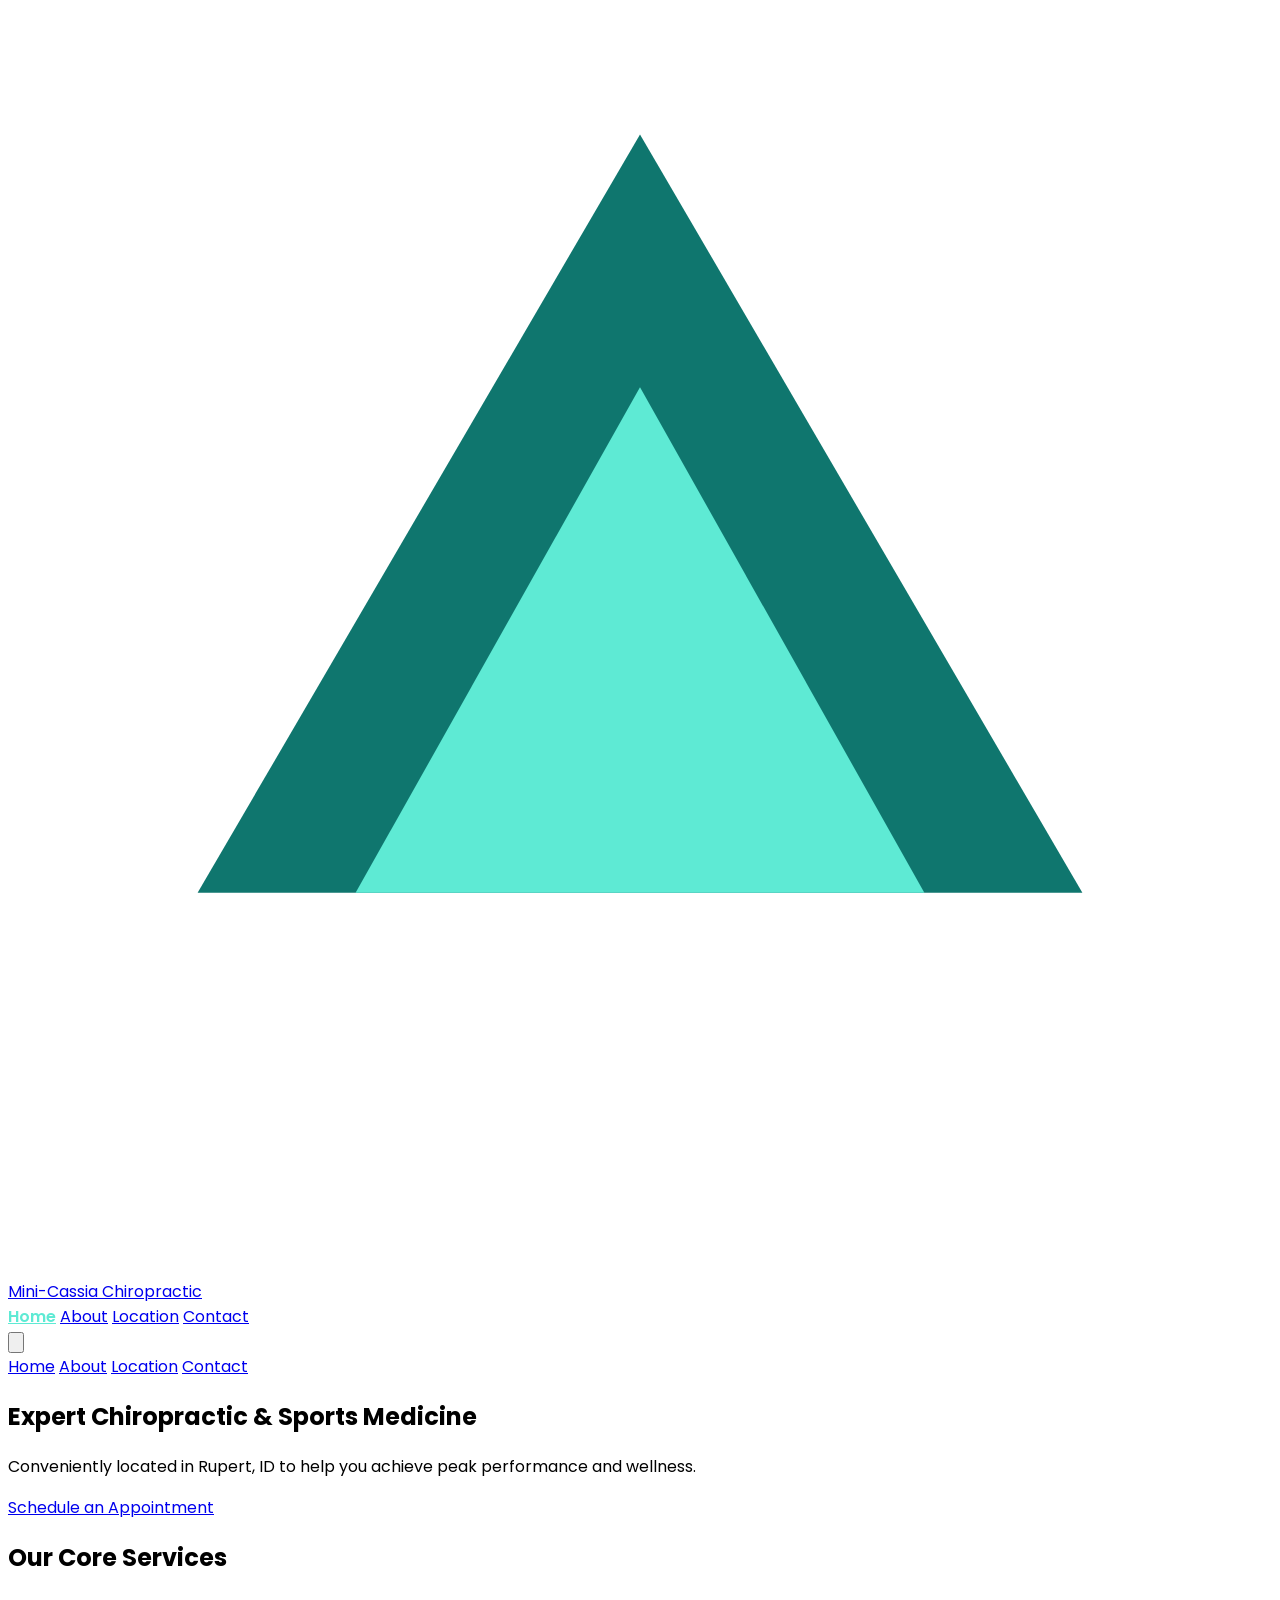
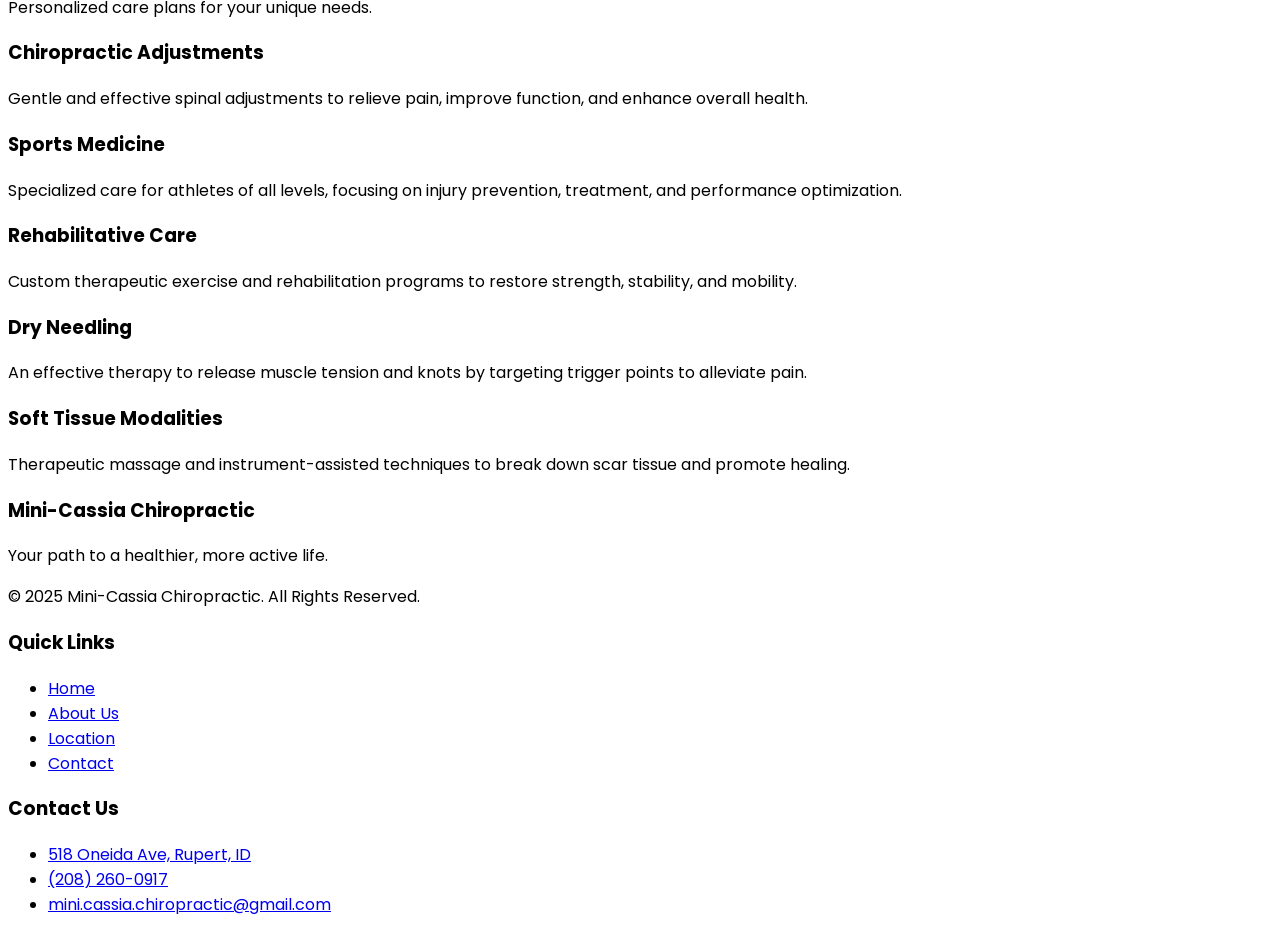
==== index.html @ 16744edd "new website" ====
<!DOCTYPE html>
<html lang="en" class="scroll-smooth">
<head>
    <meta charset="UTF-8">
    <meta name="viewport" content="width=device-width, initial-scale=1.0">
    <title>Mini-Cassia Chiropractic & Sports Medicine | Rupert, ID</title>
    <script src="https://cdn.tailwindcss.com"></script>
    <link rel="preconnect" href="https://fonts.googleapis.com">
    <link rel="preconnect" href="https://fonts.gstatic.com" crossorigin>
    <link href="https://fonts.googleapis.com/css2?family=Poppins:wght@300;400;600;700&display=swap" rel="stylesheet">
    <style>
        body {
            font-family: 'Poppins', sans-serif;
        }
        /* Style for the active navigation link */
        .nav-link.active {
            color: #5eead4; /* Bright Mint */
            font-weight: 600;
        }
        /* Hide page content by default */
        .page-content {
            display: none;
        }
        /* Show the active page */
        .page-content.active {
            display: block;
        }
    </style>
</head>
<body class="bg-slate-50 text-slate-700">

    <!-- Header & Navigation -->
    <header class="bg-white shadow-md sticky top-0 z-50">
        <nav class="container mx-auto px-6 py-3 flex justify-between items-center">
            <a href="#" onclick="showPage('home')" class="flex items-center space-x-2">
                <!-- Embedded SVG Logo -->
                <svg class="w-10 h-10" viewBox="0 0 100 100" xmlns="http://www.w3.org/2000/svg">
                  <path d="M50 10 L85 70 L15 70 Z" fill="#0f766e"/>
                  <path d="M50 30 L72.5 70 L27.5 70 Z" fill="#5eead4"/>
                </svg>
                <span class="font-bold text-lg text-slate-800 hidden sm:block">Mini-Cassia Chiropractic</span>
            </a>
            <!-- Desktop Nav -->
            <div class="hidden md:flex items-center space-x-3 lg:space-x-6 text-slate-600">
                <a href="#" id="nav-home" class="nav-link active" onclick="showPage('home', this)">Home</a>
                <a href="#" id="nav-about" class="nav-link" onclick="showPage('about', this)">About</a>
                <a href="#" id="nav-location" class="nav-link" onclick="showPage('location', this)">Location</a>
                <a href="#" id="nav-contact" class="nav-link" onclick="showPage('contact', this)">Contact</a>
            </div>
            <!-- Mobile Menu Button -->
            <button id="mobile-menu-button" class="md:hidden">
                <svg class="w-6 h-6" fill="none" stroke="currentColor" viewBox="0 0 24 24"><path stroke-linecap="round" stroke-linejoin="round" stroke-width="2" d="M4 6h16M4 12h16m-7 6h7"></path></svg>
            </button>
        </nav>
        <!-- Mobile Menu -->
        <div id="mobile-menu" class="hidden md:hidden px-6 pt-2 pb-4 space-y-2">
            <a href="#" class="nav-link block" onclick="showPage('home', this); closeMenu();">Home</a>
            <a href="#" class="nav-link block" onclick="showPage('about', this); closeMenu();">About</a>
            <a href="#" class="nav-link block" onclick="showPage('location', this); closeMenu();">Location</a>
            <a href="#" class="nav-link block" onclick="showPage('contact', this); closeMenu();">Contact</a>
        </div>
    </header>

    <main>
        <!-- Home Page -->
        <div id="home" class="page-content active">
            <!-- Hero Section -->
            <section class="bg-white">
                <div class="container mx-auto px-6 py-16 md:py-24 text-center">
                    <h1 class="text-3xl md:text-5xl font-bold text-slate-900">Expert Chiropractic & Sports Medicine</h1>
                    <p class="mt-4 text-lg md:text-xl text-slate-600 max-w-3xl mx-auto">Conveniently located in Rupert, ID to help you achieve peak performance and wellness.</p>
                    <a href="#" onclick="showPage('contact', this)" class="mt-8 inline-block bg-teal-600 text-white font-bold text-lg py-3 px-8 rounded-lg hover:bg-teal-700 transition-colors shadow-lg">Schedule an Appointment</a>
                </div>
            </section>
            
            <!-- Services Section -->
            <section class="container mx-auto px-6 py-16">
                <div class="text-center mb-12">
                    <h2 class="text-3xl font-bold text-slate-800">Our Core Services</h2>
                    <p class="mt-2 text-slate-600">Personalized care plans for your unique needs.</p>
                </div>
                <div class="grid md:grid-cols-2 lg:grid-cols-3 gap-8">
                    <div class="bg-white p-8 rounded-lg shadow-md text-center">
                        <h3 class="text-xl font-bold text-teal-700">Chiropractic Adjustments</h3>
                        <p class="mt-2 text-slate-600">Gentle and effective spinal adjustments to relieve pain, improve function, and enhance overall health.</p>
                    </div>
                    <div class="bg-white p-8 rounded-lg shadow-md text-center">
                        <h3 class="text-xl font-bold text-teal-700">Sports Medicine</h3>
                        <p class="mt-2 text-slate-600">Specialized care for athletes of all levels, focusing on injury prevention, treatment, and performance optimization.</p>
                    </div>
                    <div class="bg-white p-8 rounded-lg shadow-md text-center">
                        <h3 class="text-xl font-bold text-teal-700">Rehabilitative Care</h3>
                        <p class="mt-2 text-slate-600">Custom therapeutic exercise and rehabilitation programs to restore strength, stability, and mobility.</p>
                    </div>
                    <div class="bg-white p-8 rounded-lg shadow-md text-center">
                        <h3 class="text-xl font-bold text-teal-700">Dry Needling</h3>
                        <p class="mt-2 text-slate-600">An effective therapy to release muscle tension and knots by targeting trigger points to alleviate pain.</p>
                    </div>
                    <div class="bg-white p-8 rounded-lg shadow-md text-center">
                        <h3 class="text-xl font-bold text-teal-700">Soft Tissue Modalities</h3>
                        <p class="mt-2 text-slate-600">Therapeutic massage and instrument-assisted techniques to break down scar tissue and promote healing.</p>
                    </div>
                </div>
            </section>
        </div>

        <!-- About Page -->
        <div id="about" class="page-content">
            <section class="container mx-auto px-6 py-16">
                <div class="text-center mb-12">
                    <h1 class="text-3xl md:text-4xl font-bold text-slate-800">Meet Our Doctor & Our Philosophy</h1>
                    <p class="mt-2 text-lg text-slate-600">Dedicated care right here in the heart of Mini-Cassia.</p>
                </div>
                <div class="grid md:grid-cols-3 gap-12 items-center bg-white p-8 md:p-12 rounded-lg shadow-lg">
                    <div class="md:col-span-1">
                        <img src="https://placehold.co/400x400/0f766e/ffffff?text=Dr.+Jake+Sanford" alt="Dr. Jake Sanford" class="rounded-lg shadow-md w-full">
                    </div>
                    <div class="md:col-span-2">
                        <h2 class="text-2xl font-bold text-teal-700 mb-4">Dr. Jake Sanford, DC</h2>
                        <p class="text-slate-600 leading-relaxed">Dr. Jake Sanford is a dedicated and passionate chiropractor committed to serving the Mini-Cassia community. He earned his Doctor of Chiropractic (DC) degree and is highly skilled in a range of modern techniques, from traditional spinal adjustments to advanced soft tissue modalities like dry needling.</p>
                        <p class="mt-4 text-slate-600 leading-relaxed">Dr. Sanford believes in a patient-first approach, taking the time to understand each individual's unique health goals. His focus is not just on treating symptoms, but on empowering patients with the knowledge and care needed to live an active, pain-free life.</p>
                    </div>
                </div>
                 <div class="mt-16 text-center">
                    <h2 class="text-3xl font-bold text-slate-800">Our Commitment to You</h2>
                    <p class="mt-4 text-lg text-slate-600 max-w-3xl mx-auto">At Mini-Cassia Chiropractic, we believe that true health comes from a holistic approach. We combine expert care with a welcoming and supportive environment. Our mission is to be your trusted partner in wellness, providing the tools and treatments you need to recover from injury, manage chronic pain, and optimize your physical well-being. We are proud to serve Rupert and the surrounding areas with integrity and dedication.</p>
                </div>
            </section>
        </div>

        <!-- Location Page -->
        <div id="location" class="page-content">
            <section class="container mx-auto px-6 py-16">
                <h1 class="text-3xl font-bold text-center text-slate-800 mb-10">Chiropractic Care in Rupert, ID</h1>
                <div class="grid md:grid-cols-2 gap-12 bg-white p-8 rounded-lg shadow-lg">
                    <div>
                        <h2 class="text-2xl font-bold text-teal-700 mb-4">Visit Us in Rupert</h2>
                        <p class="text-slate-600 mb-2"><strong class="font-semibold">Address:</strong> 518 Oneida Ave, Rupert, ID 83350</p>
                        <p class="text-slate-600 mb-4"><strong class="font-semibold">Phone:</strong> (208) 260-0917</p>
                        <p class="text-slate-600 mb-4"><strong class="font-semibold">Email:</strong> mini.cassia.chiropractic@gmail.com</p>
                        <h3 class="text-xl font-bold text-teal-700 mt-6 mb-2">Hours</h3>
                        <p class="text-slate-600">Mon, Tue, Wed, Fri: 9:00 AM - 5:00 PM</p>
                    </div>
                    <div>
                        <iframe class="w-full h-64 md:h-full rounded-lg" src="https://www.google.com/maps/embed?pb=!1m18!1m12!1m3!1d2900.089844421443!2d-113.6775618238711!3d42.61748057116515!2m3!1f0!2f0!3f0!3m2!1i1024!2i768!4f13.1!3m3!1m2!1s0x54ac98105749766b%3A0x7a5b0f805a96874!2s518%20Oneida%20St%2C%20Rupert%2C%20ID%2083350!5e0!3m2!1sen!2sus!4v1727044439418!5m2!1sen!2sus" style="border:0;" allowfullscreen="" loading="lazy" referrerpolicy="no-referrer-when-downgrade"></iframe>
                    </div>
                </div>
            </section>
        </div>

        <!-- Contact Page -->
        <div id="contact" class="page-content">
            <section class="container mx-auto px-6 py-16">
                <div class="text-center mb-12">
                    <h1 class="text-3xl md:text-4xl font-bold text-slate-800">Get In Touch</h1>
                    <p class="mt-2 text-lg text-slate-600">Have a question? Fill out the form below and we'll get back to you shortly.</p>
                </div>
                <div class="bg-white p-8 md:p-12 rounded-lg shadow-lg max-w-2xl mx-auto">
                    <form id="contact-form">
                        <div class="mb-4">
                            <label for="name" class="block text-slate-700 font-semibold mb-2">Full Name</label>
                            <input type="text" id="name" name="name" class="w-full px-3 py-2 border border-slate-300 rounded-lg focus:outline-none focus:ring-2 focus:ring-teal-500" required>
                        </div>
                        <div class="mb-4">
                            <label for="email" class="block text-slate-700 font-semibold mb-2">Email Address</label>
                            <input type="email" id="email" name="email" class="w-full px-3 py-2 border border-slate-300 rounded-lg focus:outline-none focus:ring-2 focus:ring-teal-500" required>
                        </div>
                        <div class="mb-4">
                            <label for="phone" class="block text-slate-700 font-semibold mb-2">Phone Number</label>
                            <input type="tel" id="phone" name="phone" class="w-full px-3 py-2 border border-slate-300 rounded-lg focus:outline-none focus:ring-2 focus:ring-teal-500">
                        </div>
                        <div class="mb-6">
                            <label for="inquiry" class="block text-slate-700 font-semibold mb-2">How can we help?</label>
                            <textarea id="inquiry" name="inquiry" rows="5" class="w-full px-3 py-2 border border-slate-300 rounded-lg focus:outline-none focus:ring-2 focus:ring-teal-500" required></textarea>
                        </div>
                        <div class="text-center">
                            <button type="submit" class="bg-teal-600 text-white font-bold text-lg py-3 px-8 rounded-lg hover:bg-teal-700 transition-colors shadow-lg">Send Message</button>
                        </div>
                    </form>
                </div>
            </section>
        </div>
    </main>

    <!-- Footer -->
    <footer id="footer-section" class="bg-slate-800 text-slate-300">
        <div class="container mx-auto px-6 py-12">
            <div class="grid md:grid-cols-3 gap-8 text-center md:text-left">
                <div>
                    <h3 class="font-bold text-white text-lg mb-3">Mini-Cassia Chiropractic</h3>
                    <p>Your path to a healthier, more active life.</p>
                    <p class="mt-2 text-sm">&copy; 2025 Mini-Cassia Chiropractic. All Rights Reserved.</p>
                </div>
                <div>
                    <h3 class="font-bold text-white text-lg mb-3">Quick Links</h3>
                    <ul class="space-y-2">
                        <li><a href="#" onclick="showPage('home')" class="hover:text-teal-400">Home</a></li>
                        <li><a href="#" onclick="showPage('about')" class="hover:text-teal-400">About Us</a></li>
                        <li><a href="#" onclick="showPage('location')" class="hover:text-teal-400">Location</a></li>
                        <li><a href="#" onclick="showPage('contact')" class="hover:text-teal-400">Contact</a></li>
                    </ul>
                </div>
                <div>
                    <h3 class="font-bold text-white text-lg mb-3">Contact Us</h3>
                     <ul class="space-y-2">
                        <li><a href="#" onclick="showPage('location')" class="hover:text-teal-400">518 Oneida Ave, Rupert, ID</a></li>
                        <li><a href="tel:208-260-0917" class="hover:text-teal-400">(208) 260-0917</a></li>
                        <li><a href="mailto:mini.cassia.chiropractic@gmail.com" class="hover:text-teal-400 break-all">mini.cassia.chiropractic@gmail.com</a></li>
                    </ul>
                </div>
            </div>
        </div>
    </footer>

    <script>
        // --- Page Navigation Logic ---
        function showPage(pageId, navElement) {
            // Hide all page content
            document.querySelectorAll('.page-content').forEach(page => {
                page.classList.remove('active');
            });

            // Show the selected page
            const activePage = document.getElementById(pageId);
            if (activePage) {
                activePage.classList.add('active');
            }

            // Update active state on nav links
            document.querySelectorAll('.nav-link').forEach(link => {
                link.classList.remove('active');
            });
            
            // Add active class to the correct nav link(s)
            const mainNavLink = document.getElementById(`nav-${pageId}`);
            if(mainNavLink) mainNavLink.classList.add('active');
            
            // Also handle the main 'Home' and 'About' links directly
            if (navElement && (pageId === 'home' || pageId === 'about' || pageId === 'location' || pageId === 'contact')) {
                 navElement.classList.add('active');
            }

            // Scroll to the top of the page on navigation
            window.scrollTo(0, 0);
            event.preventDefault(); // Prevent default anchor link behavior
        }
        
        // --- Mobile Menu Logic ---
        const mobileMenuButton = document.getElementById('mobile-menu-button');
        const mobileMenu = document.getElementById('mobile-menu');

        mobileMenuButton.addEventListener('click', () => {
            mobileMenu.classList.toggle('hidden');
        });
        
        function closeMenu() {
            if(!mobileMenu.classList.contains('hidden')) {
                mobileMenu.classList.add('hidden');
            }
        }

        // --- Contact Form Logic ---
        document.getElementById('contact-form').addEventListener('submit', function(event) {
            event.preventDefault();
            
            const name = document.getElementById('name').value;
            const email = document.getElementById('email').value;
            const phone = document.getElementById('phone').value;
            const inquiry = document.getElementById('inquiry').value;
            
            const subject = `New Inquiry from ${name}`;
            const body = `Name: ${name}%0D%0AEmail: ${email}%0D%0APhone: ${phone}%0D%0A%0D%0AMessage:%0D%0A${inquiry}`;
            
            window.location.href = `mailto:mini.cassia.chiropractic@gmail.com?subject=${encodeURIComponent(subject)}&body=${encodeURIComponent(body)}`;
        });
    </script>
</body>
</html>
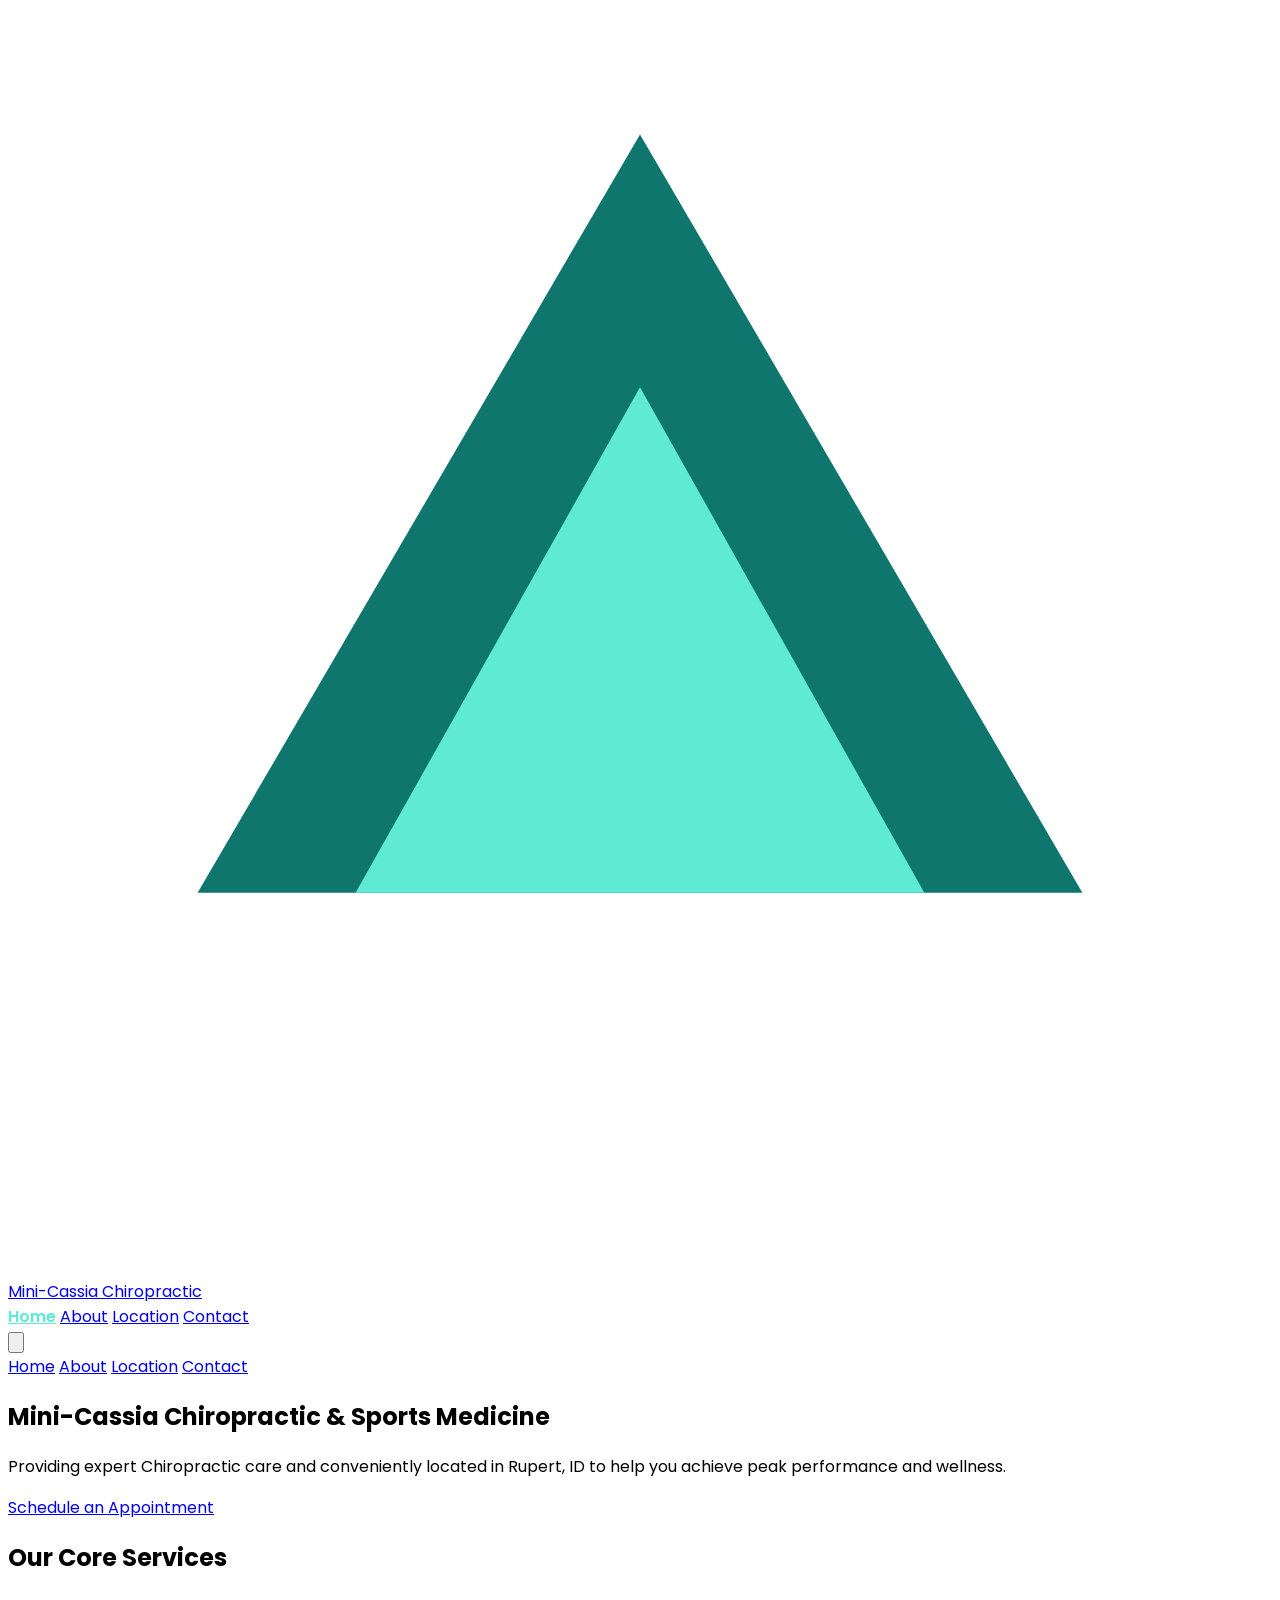
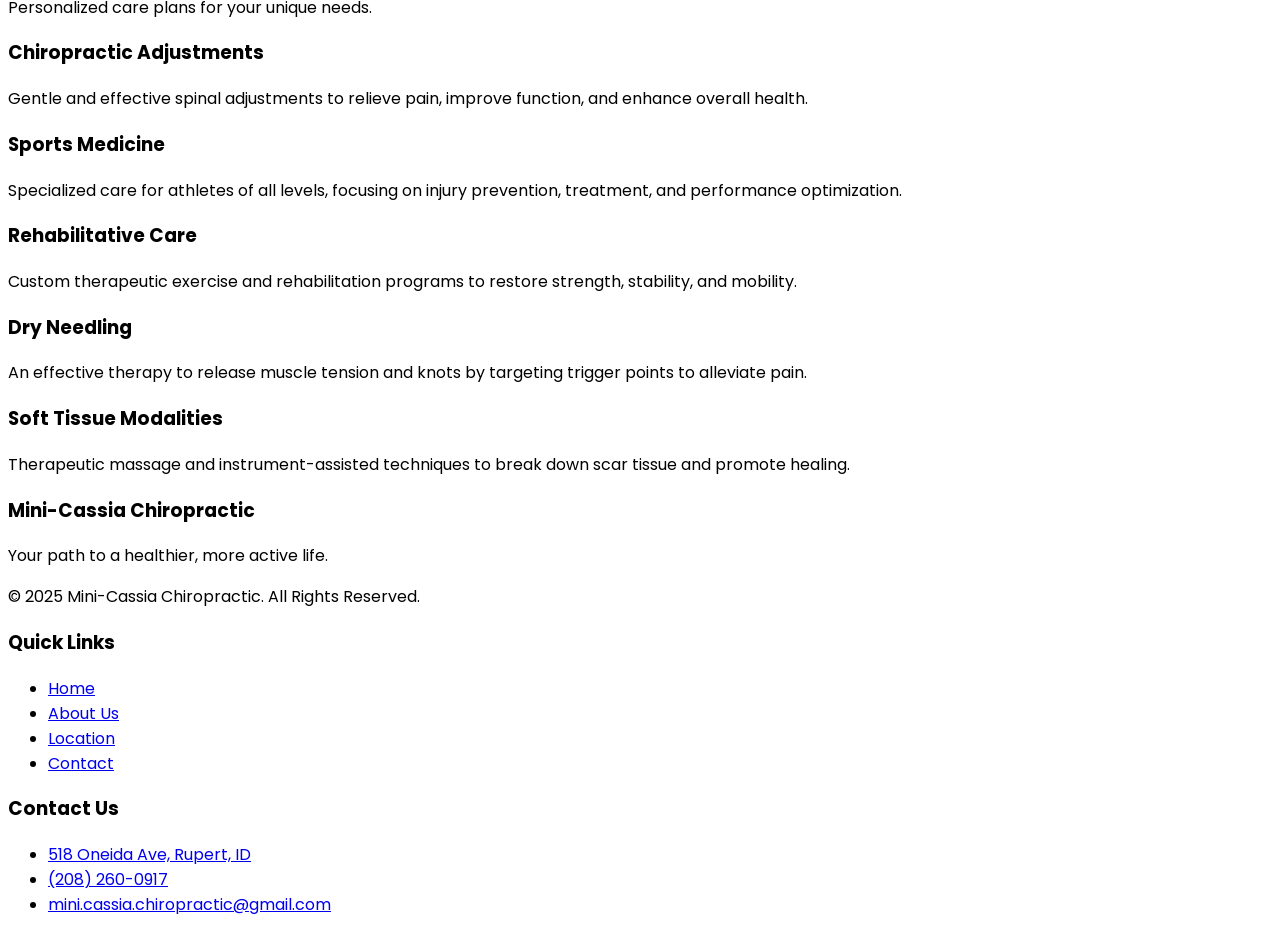
==== commit 2775ea3f: "Update Updated front page to better represent the business." ====
--- a/index.html
+++ b/index.html
@@ -8,24 +8,7 @@
     <link rel="preconnect" href="https://fonts.googleapis.com">
     <link rel="preconnect" href="https://fonts.gstatic.com" crossorigin>
     <link href="https://fonts.googleapis.com/css2?family=Poppins:wght@300;400;600;700&display=swap" rel="stylesheet">
-    <style>
-        body {
-            font-family: 'Poppins', sans-serif;
-        }
-        /* Style for the active navigation link */
-        .nav-link.active {
-            color: #5eead4; /* Bright Mint */
-            font-weight: 600;
-        }
-        /* Hide page content by default */
-        .page-content {
-            display: none;
-        }
-        /* Show the active page */
-        .page-content.active {
-            display: block;
-        }
-    </style>
+    <link rel="stylesheet" href="styles.css">
 </head>
 <body class="bg-slate-50 text-slate-700">
 
@@ -67,8 +50,8 @@
             <!-- Hero Section -->
             <section class="bg-white">
                 <div class="container mx-auto px-6 py-16 md:py-24 text-center">
-                    <h1 class="text-3xl md:text-5xl font-bold text-slate-900">Expert Chiropractic & Sports Medicine</h1>
-                    <p class="mt-4 text-lg md:text-xl text-slate-600 max-w-3xl mx-auto">Conveniently located in Rupert, ID to help you achieve peak performance and wellness.</p>
+                    <h1 class="text-3xl md:text-5xl font-bold text-slate-900"> Mini-Cassia Chiropractic & Sports Medicine</h1>
+                    <p class="mt-4 text-lg md:text-xl text-slate-600 max-w-3xl mx-auto">Providing expert Chiropractic care and conveniently located in Rupert, ID to help you achieve peak performance and wellness.</p>
                     <a href="#" onclick="showPage('contact', this)" class="mt-8 inline-block bg-teal-600 text-white font-bold text-lg py-3 px-8 rounded-lg hover:bg-teal-700 transition-colors shadow-lg">Schedule an Appointment</a>
                 </div>
             </section>
@@ -212,70 +195,7 @@
         </div>
     </footer>
 
-    <script>
-        // --- Page Navigation Logic ---
-        function showPage(pageId, navElement) {
-            // Hide all page content
-            document.querySelectorAll('.page-content').forEach(page => {
-                page.classList.remove('active');
-            });
-
-            // Show the selected page
-            const activePage = document.getElementById(pageId);
-            if (activePage) {
-                activePage.classList.add('active');
-            }
-
-            // Update active state on nav links
-            document.querySelectorAll('.nav-link').forEach(link => {
-                link.classList.remove('active');
-            });
-            
-            // Add active class to the correct nav link(s)
-            const mainNavLink = document.getElementById(`nav-${pageId}`);
-            if(mainNavLink) mainNavLink.classList.add('active');
-            
-            // Also handle the main 'Home' and 'About' links directly
-            if (navElement && (pageId === 'home' || pageId === 'about' || pageId === 'location' || pageId === 'contact')) {
-                 navElement.classList.add('active');
-            }
-
-            // Scroll to the top of the page on navigation
-            window.scrollTo(0, 0);
-            event.preventDefault(); // Prevent default anchor link behavior
-        }
-        
-        // --- Mobile Menu Logic ---
-        const mobileMenuButton = document.getElementById('mobile-menu-button');
-        const mobileMenu = document.getElementById('mobile-menu');
-
-        mobileMenuButton.addEventListener('click', () => {
-            mobileMenu.classList.toggle('hidden');
-        });
-        
-        function closeMenu() {
-            if(!mobileMenu.classList.contains('hidden')) {
-                mobileMenu.classList.add('hidden');
-            }
-        }
-
-        // --- Contact Form Logic ---
-        document.getElementById('contact-form').addEventListener('submit', function(event) {
-            event.preventDefault();
-            
-            const name = document.getElementById('name').value;
-            const email = document.getElementById('email').value;
-            const phone = document.getElementById('phone').value;
-            const inquiry = document.getElementById('inquiry').value;
-            
-            const subject = `New Inquiry from ${name}`;
-            const body = `Name: ${name}%0D%0AEmail: ${email}%0D%0APhone: ${phone}%0D%0A%0D%0AMessage:%0D%0A${inquiry}`;
-            
-            window.location.href = `mailto:mini.cassia.chiropractic@gmail.com?subject=${encodeURIComponent(subject)}&body=${encodeURIComponent(body)}`;
-        });
-    </script>
+    <script src="script.js"></script>
 </body>
 </html>
 
-
-
--- a/styles.css
+++ b/styles.css
@@ -0,0 +1,16 @@
+body {
+    font-family: 'Poppins', sans-serif;
+}
+/* Style for the active navigation link */
+.nav-link.active {
+    color: #5eead4; /* Bright Mint */
+    font-weight: 600;
+}
+/* Hide page content by default */
+.page-content {
+    display: none;
+}
+/* Show the active page */
+.page-content.active {
+    display: block;
+}
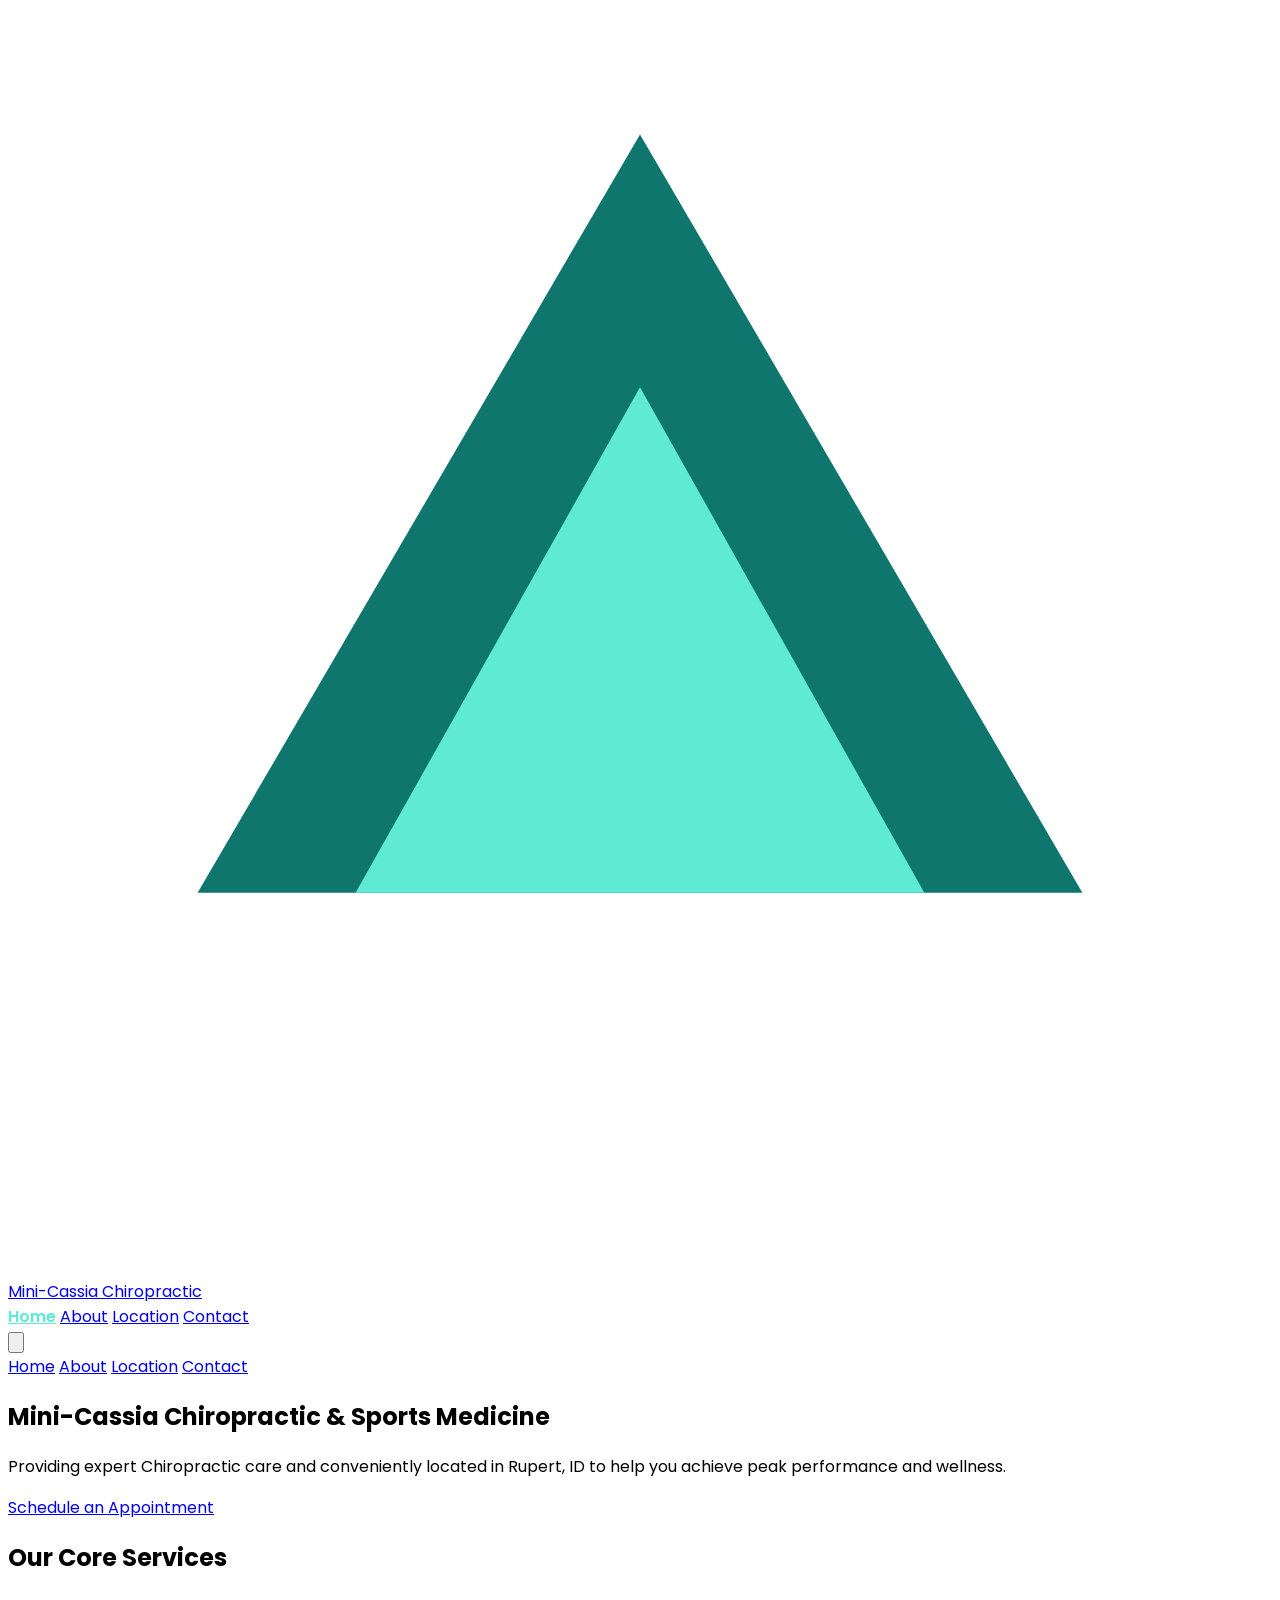
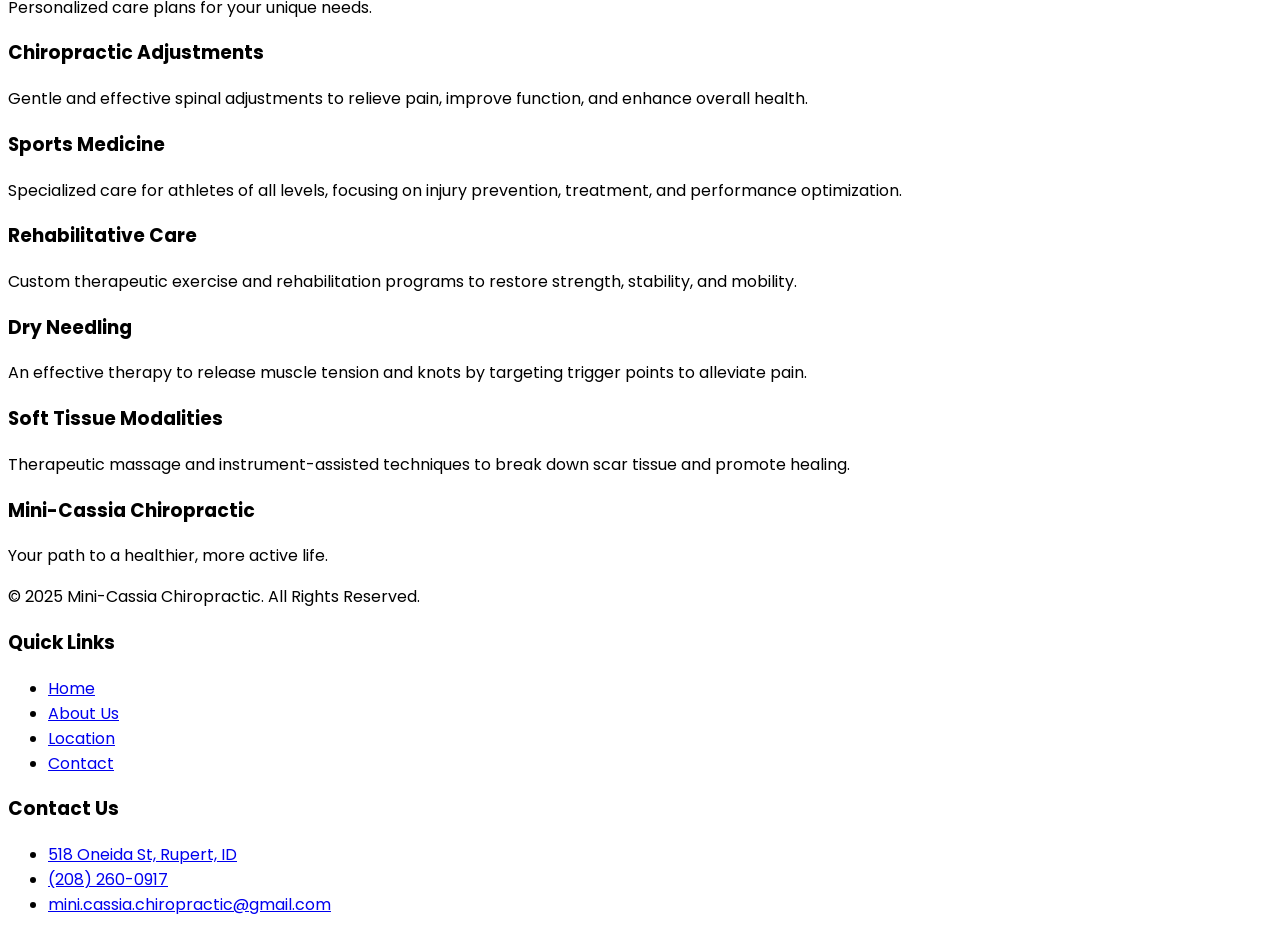
==== commit e5273d53: "Update index.html Updated address from ave to street" ====
--- a/index.html
+++ b/index.html
@@ -118,7 +118,7 @@
                 <div class="grid md:grid-cols-2 gap-12 bg-white p-8 rounded-lg shadow-lg">
                     <div>
                         <h2 class="text-2xl font-bold text-teal-700 mb-4">Visit Us in Rupert</h2>
-                        <p class="text-slate-600 mb-2"><strong class="font-semibold">Address:</strong> 518 Oneida Ave, Rupert, ID 83350</p>
+                        <p class="text-slate-600 mb-2"><strong class="font-semibold">Address:</strong> 518 Oneida St, Rupert, ID 83350</p>
                         <p class="text-slate-600 mb-4"><strong class="font-semibold">Phone:</strong> (208) 260-0917</p>
                         <p class="text-slate-600 mb-4"><strong class="font-semibold">Email:</strong> mini.cassia.chiropractic@gmail.com</p>
                         <h3 class="text-xl font-bold text-teal-700 mt-6 mb-2">Hours</h3>
@@ -139,26 +139,25 @@
                     <p class="mt-2 text-lg text-slate-600">Have a question? Fill out the form below and we'll get back to you shortly.</p>
                 </div>
                 <div class="bg-white p-8 md:p-12 rounded-lg shadow-lg max-w-2xl mx-auto">
-                    <form id="contact-form">
-                        <div class="mb-4">
-                            <label for="name" class="block text-slate-700 font-semibold mb-2">Full Name</label>
-                            <input type="text" id="name" name="name" class="w-full px-3 py-2 border border-slate-300 rounded-lg focus:outline-none focus:ring-2 focus:ring-teal-500" required>
-                        </div>
-                        <div class="mb-4">
-                            <label for="email" class="block text-slate-700 font-semibold mb-2">Email Address</label>
-                            <input type="email" id="email" name="email" class="w-full px-3 py-2 border border-slate-300 rounded-lg focus:outline-none focus:ring-2 focus:ring-teal-500" required>
-                        </div>
-                        <div class="mb-4">
-                            <label for="phone" class="block text-slate-700 font-semibold mb-2">Phone Number</label>
-                            <input type="tel" id="phone" name="phone" class="w-full px-3 py-2 border border-slate-300 rounded-lg focus:outline-none focus:ring-2 focus:ring-teal-500">
-                        </div>
-                        <div class="mb-6">
-                            <label for="inquiry" class="block text-slate-700 font-semibold mb-2">How can we help?</label>
-                            <textarea id="inquiry" name="inquiry" rows="5" class="w-full px-3 py-2 border border-slate-300 rounded-lg focus:outline-none focus:ring-2 focus:ring-teal-500" required></textarea>
-                        </div>
-                        <div class="text-center">
-                            <button type="submit" class="bg-teal-600 text-white font-bold text-lg py-3 px-8 rounded-lg hover:bg-teal-700 transition-colors shadow-lg">Send Message</button>
-                        </div>
+                    <form id="contact-form" action="https://formspree.io/f/xwvvkdel" method="POST">
+                    <label for="name">Name</label>
+                    <input id="name" name="name" type="text" required />
+
+                    <label for="email">Email</label>
+                    <input id="email" name="email" type="email" required />
+
+                    <label for="phone">Phone</label>
+                    <input id="phone" name="phone" type="tel" />
+
+                    <label for="inquiry">Message</label>
+                    <textarea id="inquiry" name="message" required></textarea>
+
+                    <!-- Honeypot (spam trap). Humans won’t see this. -->
+                    <input type="text" name="_gotcha" style="display:none" tabindex="-1" autocomplete="off">
+
+                    <button type="submit">Send</button>
+
+                    <p id="form-status" style="margin-top:10px;"></p>
                     </form>
                 </div>
             </section>
@@ -186,7 +185,7 @@
                 <div>
                     <h3 class="font-bold text-white text-lg mb-3">Contact Us</h3>
                      <ul class="space-y-2">
-                        <li><a href="#" onclick="showPage('location')" class="hover:text-teal-400">518 Oneida Ave, Rupert, ID</a></li>
+                        <li><a href="#" onclick="showPage('location')" class="hover:text-teal-400">518 Oneida St, Rupert, ID</a></li>
                         <li><a href="tel:208-260-0917" class="hover:text-teal-400">(208) 260-0917</a></li>
                         <li><a href="mailto:mini.cassia.chiropractic@gmail.com" class="hover:text-teal-400 break-all">mini.cassia.chiropractic@gmail.com</a></li>
                     </ul>
--- a/styles.css
+++ b/styles.css
@@ -14,3 +14,89 @@
 .page-content.active {
     display: block;
 }
+
+/* ===== Contact Form Styling ===== */
+#contact-form {
+  max-width: 640px;
+  margin: 0 auto;
+  padding: 24px;
+  border: 1px solid rgba(0,0,0,0.12);
+  border-radius: 14px;
+  background: #fff;
+  box-shadow: 0 6px 18px rgba(0,0,0,0.06);
+}
+
+#contact-form label {
+  display: block;
+  font-weight: 600;
+  margin: 14px 0 6px;
+  font-size: 0.95rem;
+}
+
+#contact-form input,
+#contact-form textarea {
+  width: 100%;
+  padding: 12px 14px;
+  border: 1px solid rgba(0,0,0,0.18);
+  border-radius: 10px;
+  font-size: 1rem;
+  outline: none;
+  transition: border-color 0.15s ease, box-shadow 0.15s ease;
+  background: #fff;
+}
+
+#contact-form textarea {
+  min-height: 140px;
+  resize: vertical;
+}
+
+#contact-form input:focus,
+#contact-form textarea:focus {
+  border-color: rgba(0,0,0,0.45);
+  box-shadow: 0 0 0 4px rgba(0,0,0,0.08);
+}
+
+#contact-form button[type="submit"] {
+  width: 100%;
+  margin-top: 16px;
+  padding: 12px 16px;
+  border: none;
+  border-radius: 12px;
+  font-size: 1rem;
+  font-weight: 700;
+  cursor: pointer;
+  background: #111;
+  color: #fff;
+  transition: transform 0.06s ease, opacity 0.2s ease;
+}
+
+#contact-form button[type="submit"]:hover {
+  opacity: 0.92;
+}
+
+#contact-form button[type="submit"]:active {
+  transform: scale(0.99);
+}
+
+#form-status {
+  margin-top: 12px;
+  font-size: 0.95rem;
+  line-height: 1.4;
+  padding: 10px 12px;
+  border-radius: 10px;
+  background: rgba(0,0,0,0.05);
+}
+
+/* Optional: make required fields feel nicer */
+#contact-form input:required,
+#contact-form textarea:required {
+  border-left: 4px solid rgba(0,0,0,0.18);
+}
+
+/* Mobile spacing tweak */
+@media (max-width: 480px) {
+  #contact-form {
+    padding: 18px;
+    border-radius: 12px;
+  }
+}
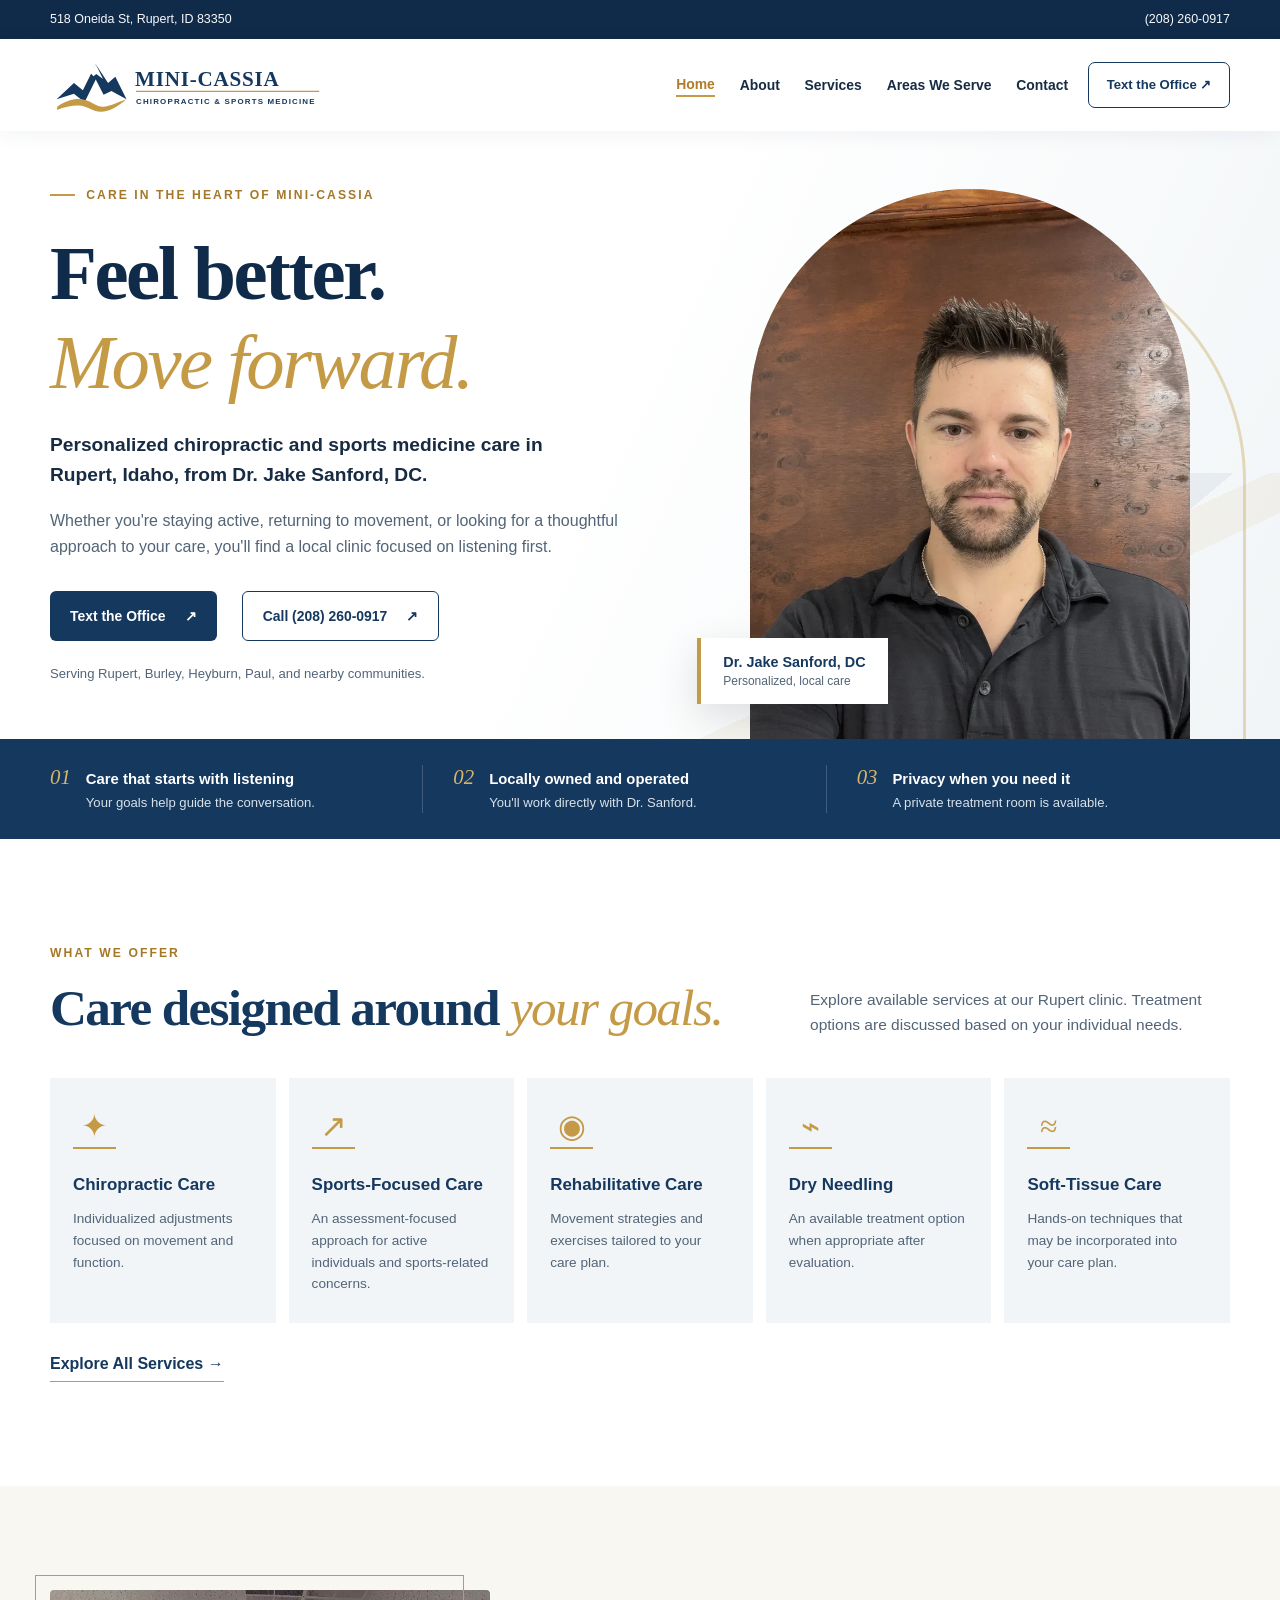
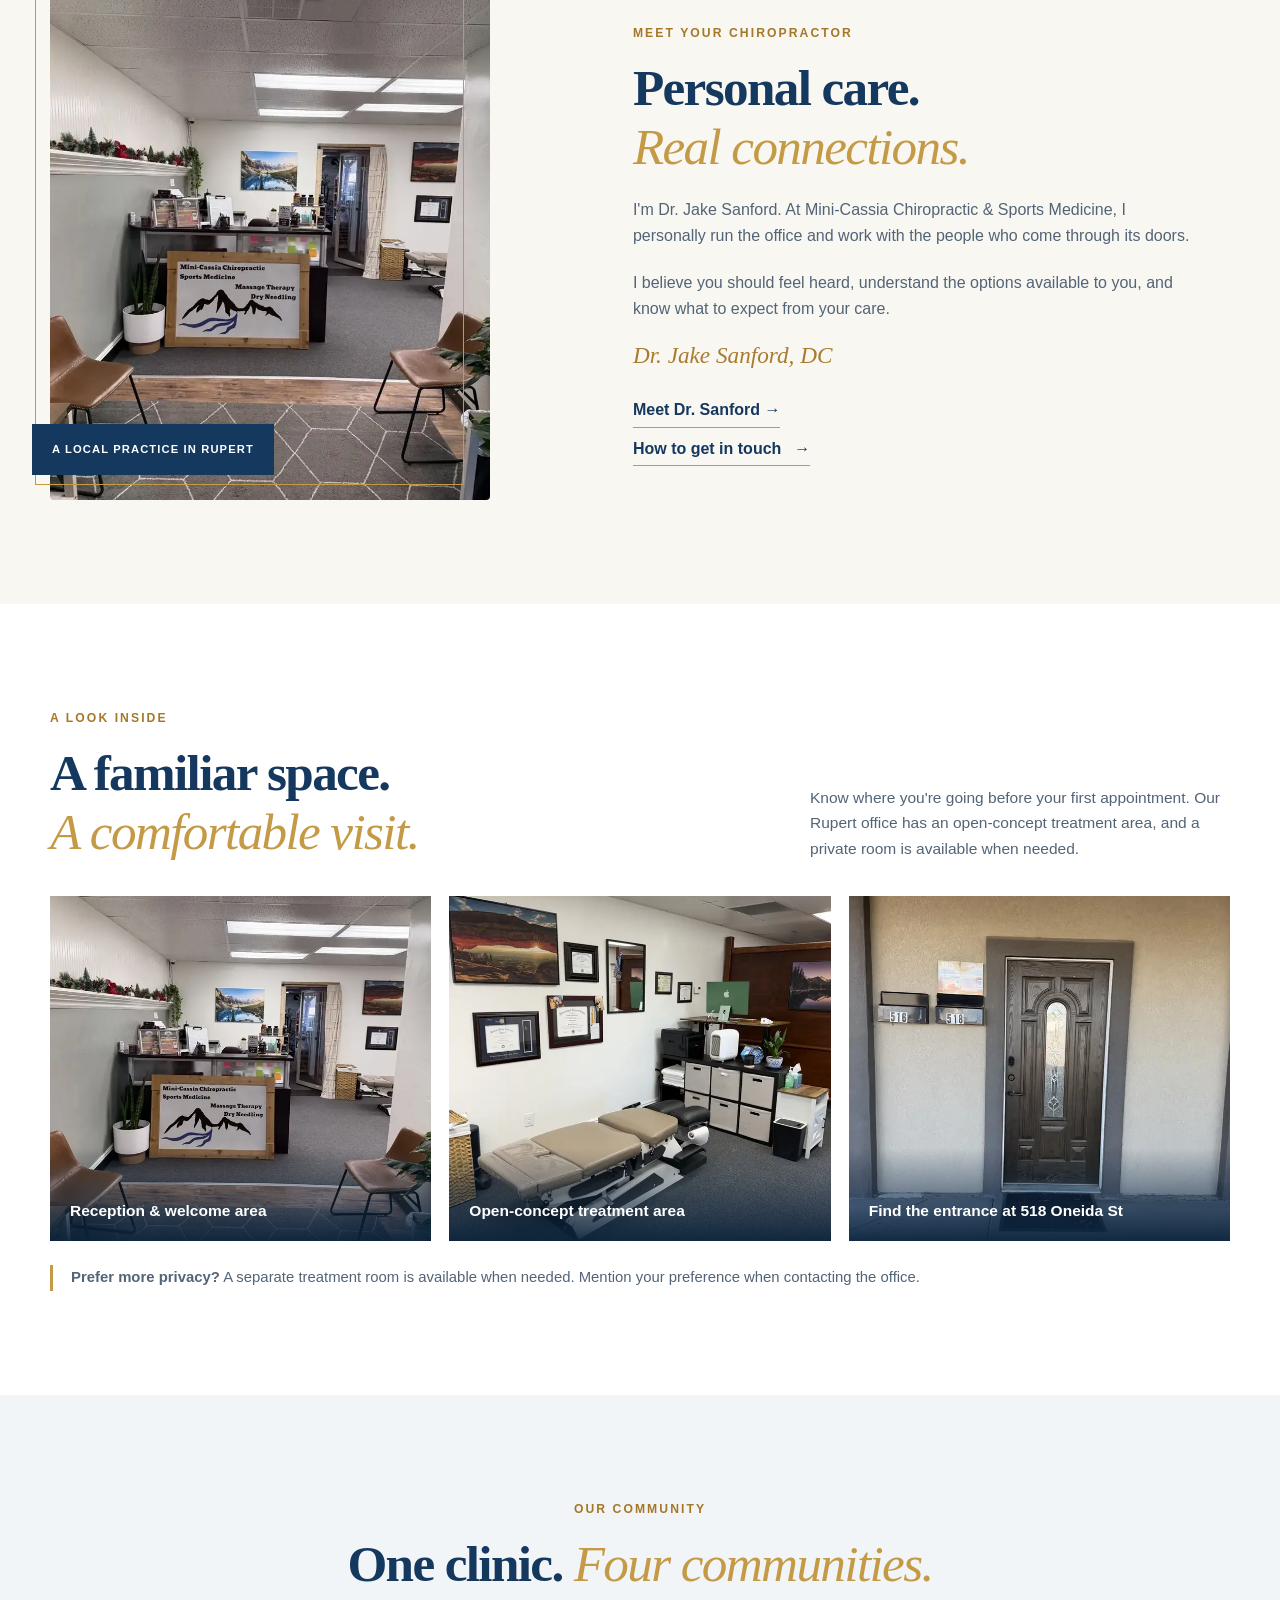
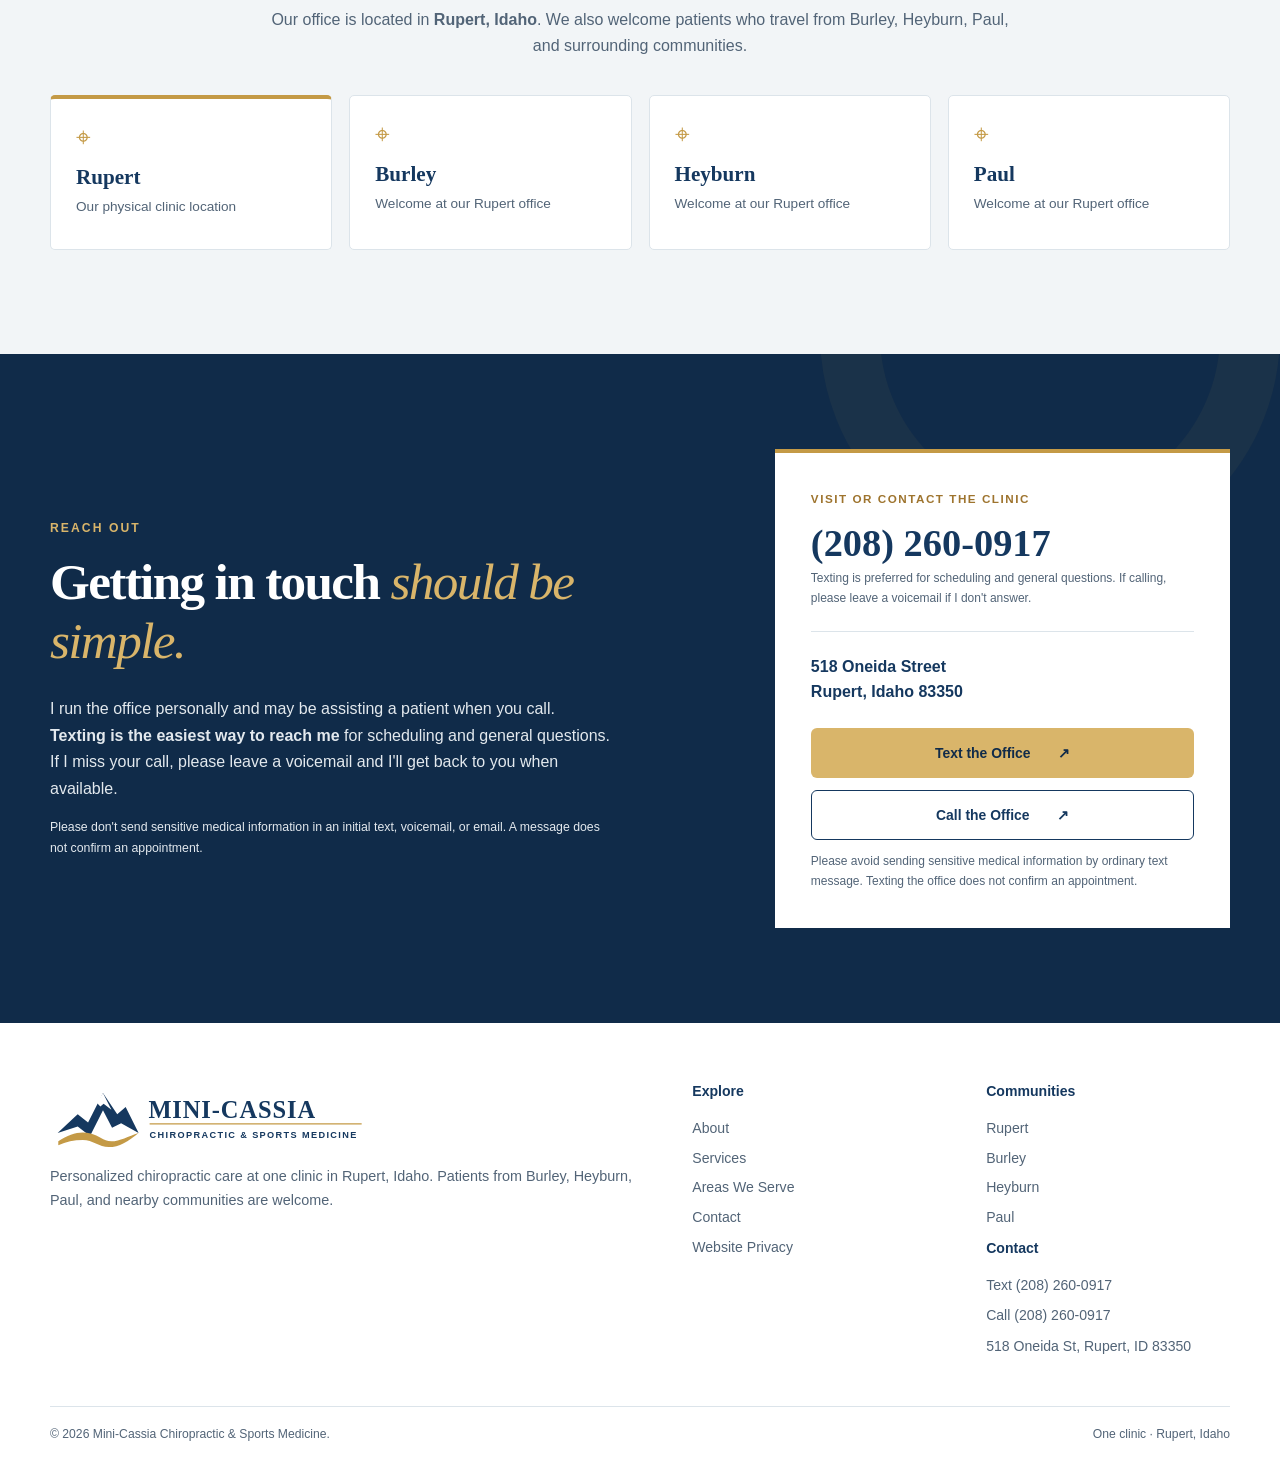
==== commit 86de2e7e: "Build multi-page clinic redesign with real photos and local service-area pages" ====
--- a/index.html
+++ b/index.html
@@ -1,200 +1,93 @@
-<!DOCTYPE html>
-<html lang="en" class="scroll-smooth">
+<!doctype html>
+<html lang="en">
 <head>
-    <meta charset="UTF-8">
-    <meta name="viewport" content="width=device-width, initial-scale=1.0">
-    <title>Mini-Cassia Chiropractic & Sports Medicine | Rupert, ID</title>
-    <script src="https://cdn.tailwindcss.com"></script>
-    <link rel="preconnect" href="https://fonts.googleapis.com">
-    <link rel="preconnect" href="https://fonts.gstatic.com" crossorigin>
-    <link href="https://fonts.googleapis.com/css2?family=Poppins:wght@300;400;600;700&display=swap" rel="stylesheet">
-    <link rel="stylesheet" href="styles.css">
+  <meta charset="utf-8">
+  <meta name="viewport" content="width=device-width, initial-scale=1">
+  <meta name="theme-color" content="#15385F">
+  <meta name="description" content="Visit Mini-Cassia Chiropractic & Sports Medicine in Rupert, Idaho. Meet Dr. Jake Sanford, explore our care, and find contact information for our local clinic.">
+  <meta property="og:type" content="website">
+  <meta property="og:site_name" content="Mini-Cassia Chiropractic & Sports Medicine">
+  <meta property="og:title" content="Mini-Cassia Chiropractic & Sports Medicine | Rupert, Idaho">
+  <meta property="og:description" content="Personalized chiropractic and movement-focused care at our Rupert, Idaho clinic, welcoming patients from Burley, Heyburn, Paul, and nearby communities.">
+  <meta property="og:url" content="https://minicassiachiropractic.com/">
+  <meta property="og:image" content="https://minicassiachiropractic.com/assets/images/clinic-reception.webp">
+  <link rel="canonical" href="https://minicassiachiropractic.com/">
+  <link rel="icon" type="image/svg+xml" href="favicon.svg">
+  <title>Chiropractor in Rupert, Idaho | Mini-Cassia Chiropractic & Sports Medicine</title>
+  <link rel="stylesheet" href="assets/css/site.css">
+  <script type="application/ld+json">{
+    "@context":"https://schema.org",
+    "@type":"MedicalBusiness",
+    "name":"Mini-Cassia Chiropractic & Sports Medicine",
+    "url":"https://minicassiachiropractic.com/",
+    "telephone":"+1-208-260-0917",
+    "address":{"@type":"PostalAddress","streetAddress":"518 Oneida St","addressLocality":"Rupert","addressRegion":"ID","postalCode":"83350","addressCountry":"US"},
+    "areaServed":[{"@type":"City","name":"Rupert"},{"@type":"City","name":"Burley"},{"@type":"City","name":"Heyburn"},{"@type":"City","name":"Paul"}]
+  }</script>
 </head>
-<body class="bg-slate-50 text-slate-700">
+<body>
+  <a class="skip-link" href="#main-content">Skip to main content</a>
+  <div class="utility-bar"><div class="container utility-inner">
+  <span class="utility-address">518 Oneida St, Rupert, ID 83350</span>
+  <a href="tel:+12082600917">(208) 260-0917</a>
+</div></div>
+<header class="site-header" id="top"><div class="container header-inner">
+  <a href="./" class="brand" aria-label="Mini-Cassia Chiropractic and Sports Medicine homepage"><img src="assets/brand/logo-horizontal.svg" alt="Mini-Cassia Chiropractic &amp; Sports Medicine" width="540" height="120"></a>
+  <nav class="desktop-nav" aria-label="Main navigation"><a href="./" class="selected" aria-current="page">Home</a><a href="about/">About</a><a href="services/">Services</a><a href="areas-we-serve/">Areas We Serve</a><a href="contact/">Contact</a></nav>
+  <a class="header-contact" href="sms:+12082600917">Text the Office <span aria-hidden="true">↗</span></a>
+  <details class="mobile-nav" id="mobile-nav"><summary aria-label="Open navigation menu"><span></span><span></span><span></span></summary><nav aria-label="Mobile navigation"><a href="./" aria-current="page">Home</a><a href="about/">About</a><a href="services/">Services</a><a href="areas-we-serve/">Areas We Serve</a><a href="contact/">Contact</a><a href="sms:+12082600917">Text the Office</a><a href="tel:+12082600917">Call the Office</a></nav></details>
+</div></header>
+  <main id="main-content">
+    <section class="hero" aria-labelledby="hero-title">
+      <div class="hero-mountain" aria-hidden="true"></div>
+      <div class="container hero-grid">
+        <div class="hero-copy">
+          <p class="eyebrow"><span class="eyebrow-line"></span> CARE IN THE HEART OF MINI-CASSIA</p>
+          <h1 id="hero-title">Feel better.<br><em>Move forward.</em></h1>
+          <p class="hero-lead">Personalized chiropractic and sports medicine care in Rupert, Idaho, from Dr. Jake Sanford, DC.</p>
+          <p class="hero-sub">Whether you're staying active, returning to movement, or looking for a thoughtful approach to your care, you'll find a local clinic focused on listening first.</p>
+          <div class="hero-actions"><a class="button button-navy" href="sms:+12082600917">Text the Office <span aria-hidden="true">↗</span></a><a class="button button-outline" href="tel:+12082600917">Call (208) 260-0917 <span aria-hidden="true">↗</span></a></div>
+          <p class="hero-hint">Serving Rupert, Burley, Heyburn, Paul, and nearby communities.</p>
+        </div>
+        <div class="hero-portrait-wrap">
+          <div class="portrait-arc" aria-hidden="true"></div>
+          <figure class="portrait-card"><img src="assets/images/dr-jake-sanford.webp" alt="Dr. Jake Sanford, chiropractor at Mini-Cassia Chiropractic & Sports Medicine" width="810" height="1080" fetchpriority="high"></figure>
+          <div class="portrait-tag"><span class="portrait-tag-gold"></span><strong>Dr. Jake Sanford, DC</strong><small>Personalized, local care</small></div>
+        </div>
+      </div>
+    </section>
+    <section class="intro-band" aria-label="Why patients visit our clinic"><div class="container benefit-grid">
+      <div class="benefit"><span class="benefit-number">01</span><div><strong>Care that starts with listening</strong><span>Your goals help guide the conversation.</span></div></div>
+      <div class="benefit"><span class="benefit-number">02</span><div><strong>Locally owned and operated</strong><span>You'll work directly with Dr. Sanford.</span></div></div>
+      <div class="benefit"><span class="benefit-number">03</span><div><strong>Privacy when you need it</strong><span>A private treatment room is available.</span></div></div>
+    </div></section>
+    <section class="section services-section" id="services" aria-labelledby="services-title"><div class="container">
+      <div class="section-heading"><div><p class="section-kicker">WHAT WE OFFER</p><h2 id="services-title">Care designed around <em>your goals.</em></h2></div><p>Explore available services at our Rupert clinic. Treatment options are discussed based on your individual needs.</p></div>
+      <div class="service-grid">
+        <article class="service-card"><span class="service-icon" aria-hidden="true">✦</span><h3>Chiropractic Care</h3><p>Individualized adjustments focused on movement and function.</p></article>
+        <article class="service-card"><span class="service-icon" aria-hidden="true">↗</span><h3>Sports-Focused Care</h3><p>An assessment-focused approach for active individuals and sports-related concerns.</p></article>
+        <article class="service-card"><span class="service-icon" aria-hidden="true">◉</span><h3>Rehabilitative Care</h3><p>Movement strategies and exercises tailored to your care plan.</p></article>
+        <article class="service-card"><span class="service-icon" aria-hidden="true">⌁</span><h3>Dry Needling</h3><p>An available treatment option when appropriate after evaluation.</p></article>
+        <article class="service-card"><span class="service-icon" aria-hidden="true">≈</span><h3>Soft-Tissue Care</h3><p>Hands-on techniques that may be incorporated into your care plan.</p></article>
+      </div>
+    <p style="margin-top:28px"><a class="text-link" href="services/">Explore All Services →</a></p></div></section>
+    <section class="section story-section" id="about" aria-labelledby="about-title"><div class="container story-grid">
+      <div class="story-photo"><img src="assets/images/clinic-reception.webp" alt="Reception area at Mini-Cassia Chiropractic & Sports Medicine in Rupert" width="885" height="1180" loading="lazy"><span class="story-photo-tag">A LOCAL PRACTICE IN RUPERT</span></div>
+      <div class="story-copy"><p class="section-kicker">MEET YOUR CHIROPRACTOR</p><h2 id="about-title">Personal care.<br><em>Real connections.</em></h2><p>I'm Dr. Jake Sanford. At Mini-Cassia Chiropractic & Sports Medicine, I personally run the office and work with the people who come through its doors.</p><p>I believe you should feel heard, understand the options available to you, and know what to expect from your care.</p><div class="story-signature">Dr. Jake Sanford, DC</div><p><a class="text-link" href="about/">Meet Dr. Sanford →</a></p><a href="contact/" class="text-link">How to get in touch <span aria-hidden="true">→</span></a></div>
+    </div></section>
+    <section class="section clinic-section" id="clinic" aria-labelledby="clinic-title"><div class="container"><div class="section-heading clinic-heading"><div><p class="section-kicker">A LOOK INSIDE</p><h2 id="clinic-title">A familiar space.<br><em>A comfortable visit.</em></h2></div><p>Know where you're going before your first appointment. Our Rupert office has an open-concept treatment area, and a private room is available when needed.</p></div>
+      <div class="photo-grid"><figure><img src="assets/images/clinic-reception.webp" alt="The clinic reception desk and waiting area" width="885" height="1180" loading="lazy"><figcaption>Reception &amp; welcome area</figcaption></figure><figure><img src="assets/images/open-treatment-area.webp" alt="Open-concept treatment area with chiropractic adjustment table" width="900" height="1200" loading="lazy"><figcaption>Open-concept treatment area</figcaption></figure><figure><img src="assets/images/clinic-entrance.webp" alt="Clinic entrance with address number 518 near the front door" width="900" height="1200" loading="lazy"><figcaption>Find the entrance at 518 Oneida St</figcaption></figure></div>
+      <p class="privacy-line"><strong>Prefer more privacy?</strong> A separate treatment room is available when needed. Mention your preference when contacting the office.</p>
+    </div></section>
+    <section class="section area-section" id="areas" aria-labelledby="areas-title"><div class="container"><div class="area-header"><p class="section-kicker">OUR COMMUNITY</p><h2 id="areas-title">One clinic. <em>Four communities.</em></h2><p>Our office is located in <strong>Rupert, Idaho</strong>. We also welcome patients who travel from Burley, Heyburn, Paul, and surrounding communities.</p></div><div class="area-grid"><a class="area-card primary-area" href="areas-we-serve/rupert/"><span class="location-icon" aria-hidden="true">⌖</span><h3>Rupert</h3><p>Our physical clinic location</p></a><a class="area-card" href="areas-we-serve/burley/"><span class="location-icon" aria-hidden="true">⌖</span><h3>Burley</h3><p>Welcome at our Rupert office</p></a><a class="area-card" href="areas-we-serve/heyburn/"><span class="location-icon" aria-hidden="true">⌖</span><h3>Heyburn</h3><p>Welcome at our Rupert office</p></a><a class="area-card" href="areas-we-serve/paul/"><span class="location-icon" aria-hidden="true">⌖</span><h3>Paul</h3><p>Welcome at our Rupert office</p></a></div></div></section>
+    <section class="contact-section" id="contact" aria-labelledby="contact-title"><div class="container contact-grid"><div><p class="section-kicker section-kicker-gold">REACH OUT</p><h2 id="contact-title">Getting in touch <em>should be simple.</em></h2><p>I run the office personally and may be assisting a patient when you call. <strong>Texting is the easiest way to reach me</strong> for scheduling and general questions. If I miss your call, please leave a voicemail and I'll get back to you when available.</p><p class="contact-warning">Please don't send sensitive medical information in an initial text, voicemail, or email. A message does not confirm an appointment.</p></div><div class="contact-card"><span class="contact-card-heading">VISIT OR CONTACT THE CLINIC</span><a class="phone-number" href="tel:+12082600917">(208) 260-0917</a><span class="contact-caption">Texting is preferred for scheduling and general questions. If calling, please leave a voicemail if I don't answer.</span><div class="contact-divider"></div><address>518 Oneida Street<br>Rupert, Idaho 83350</address><a class="button button-gold" href="sms:+12082600917">Text the Office <span aria-hidden="true">↗</span></a><a class="button button-outline" href="tel:+12082600917">Call the Office <span aria-hidden="true">↗</span></a><p class="contact-caption">Please avoid sending sensitive medical information by ordinary text message. Texting the office does not confirm an appointment.</p></div></div></section>
+  </main>
+  <footer class="site-footer"><div class="container footer-inner">
+    <div class="footer-brand"><a href="./"><img src="assets/brand/logo-horizontal.svg" width="540" height="120" alt="Mini-Cassia Chiropractic and Sports Medicine"></a><p>Personalized chiropractic care at one clinic in Rupert, Idaho. Patients from Burley, Heyburn, Paul, and nearby communities are welcome.</p></div>
+    <div class="footer-links"><strong>Explore</strong><a href="about/">About</a><a href="services/">Services</a><a href="areas-we-serve/">Areas We Serve</a><a href="contact/">Contact</a><a href="privacy/">Website Privacy</a></div>
+    <div class="footer-links"><strong>Communities</strong><a href="areas-we-serve/rupert/">Rupert</a><a href="areas-we-serve/burley/">Burley</a><a href="areas-we-serve/heyburn/">Heyburn</a><a href="areas-we-serve/paul/">Paul</a><strong>Contact</strong><a href="sms:+12082600917">Text (208) 260-0917</a><a href="tel:+12082600917">Call (208) 260-0917</a><span>518 Oneida St, Rupert, ID 83350</span></div>
+</div><div class="container footer-bottom"><span>© <span id="copyright-year">2026</span> Mini-Cassia Chiropractic &amp; Sports Medicine.</span><span>One clinic · Rupert, Idaho</span></div></footer>
 
-    <!-- Header & Navigation -->
-    <header class="bg-white shadow-md sticky top-0 z-50">
-        <nav class="container mx-auto px-6 py-3 flex justify-between items-center">
-            <a href="#" onclick="showPage('home')" class="flex items-center space-x-2">
-                <!-- Embedded SVG Logo -->
-                <svg class="w-10 h-10" viewBox="0 0 100 100" xmlns="http://www.w3.org/2000/svg">
-                  <path d="M50 10 L85 70 L15 70 Z" fill="#0f766e"/>
-                  <path d="M50 30 L72.5 70 L27.5 70 Z" fill="#5eead4"/>
-                </svg>
-                <span class="font-bold text-lg text-slate-800 hidden sm:block">Mini-Cassia Chiropractic</span>
-            </a>
-            <!-- Desktop Nav -->
-            <div class="hidden md:flex items-center space-x-3 lg:space-x-6 text-slate-600">
-                <a href="#" id="nav-home" class="nav-link active" onclick="showPage('home', this)">Home</a>
-                <a href="#" id="nav-about" class="nav-link" onclick="showPage('about', this)">About</a>
-                <a href="#" id="nav-location" class="nav-link" onclick="showPage('location', this)">Location</a>
-                <a href="#" id="nav-contact" class="nav-link" onclick="showPage('contact', this)">Contact</a>
-            </div>
-            <!-- Mobile Menu Button -->
-            <button id="mobile-menu-button" class="md:hidden">
-                <svg class="w-6 h-6" fill="none" stroke="currentColor" viewBox="0 0 24 24"><path stroke-linecap="round" stroke-linejoin="round" stroke-width="2" d="M4 6h16M4 12h16m-7 6h7"></path></svg>
-            </button>
-        </nav>
-        <!-- Mobile Menu -->
-        <div id="mobile-menu" class="hidden md:hidden px-6 pt-2 pb-4 space-y-2">
-            <a href="#" class="nav-link block" onclick="showPage('home', this); closeMenu();">Home</a>
-            <a href="#" class="nav-link block" onclick="showPage('about', this); closeMenu();">About</a>
-            <a href="#" class="nav-link block" onclick="showPage('location', this); closeMenu();">Location</a>
-            <a href="#" class="nav-link block" onclick="showPage('contact', this); closeMenu();">Contact</a>
-        </div>
-    </header>
-
-    <main>
-        <!-- Home Page -->
-        <div id="home" class="page-content active">
-            <!-- Hero Section -->
-            <section class="bg-white">
-                <div class="container mx-auto px-6 py-16 md:py-24 text-center">
-                    <h1 class="text-3xl md:text-5xl font-bold text-slate-900"> Mini-Cassia Chiropractic & Sports Medicine</h1>
-                    <p class="mt-4 text-lg md:text-xl text-slate-600 max-w-3xl mx-auto">Providing expert Chiropractic care and conveniently located in Rupert, ID to help you achieve peak performance and wellness.</p>
-                    <a href="#" onclick="showPage('contact', this)" class="mt-8 inline-block bg-teal-600 text-white font-bold text-lg py-3 px-8 rounded-lg hover:bg-teal-700 transition-colors shadow-lg">Schedule an Appointment</a>
-                </div>
-            </section>
-            
-            <!-- Services Section -->
-            <section class="container mx-auto px-6 py-16">
-                <div class="text-center mb-12">
-                    <h2 class="text-3xl font-bold text-slate-800">Our Core Services</h2>
-                    <p class="mt-2 text-slate-600">Personalized care plans for your unique needs.</p>
-                </div>
-                <div class="grid md:grid-cols-2 lg:grid-cols-3 gap-8">
-                    <div class="bg-white p-8 rounded-lg shadow-md text-center">
-                        <h3 class="text-xl font-bold text-teal-700">Chiropractic Adjustments</h3>
-                        <p class="mt-2 text-slate-600">Gentle and effective spinal adjustments to relieve pain, improve function, and enhance overall health.</p>
-                    </div>
-                    <div class="bg-white p-8 rounded-lg shadow-md text-center">
-                        <h3 class="text-xl font-bold text-teal-700">Sports Medicine</h3>
-                        <p class="mt-2 text-slate-600">Specialized care for athletes of all levels, focusing on injury prevention, treatment, and performance optimization.</p>
-                    </div>
-                    <div class="bg-white p-8 rounded-lg shadow-md text-center">
-                        <h3 class="text-xl font-bold text-teal-700">Rehabilitative Care</h3>
-                        <p class="mt-2 text-slate-600">Custom therapeutic exercise and rehabilitation programs to restore strength, stability, and mobility.</p>
-                    </div>
-                    <div class="bg-white p-8 rounded-lg shadow-md text-center">
-                        <h3 class="text-xl font-bold text-teal-700">Dry Needling</h3>
-                        <p class="mt-2 text-slate-600">An effective therapy to release muscle tension and knots by targeting trigger points to alleviate pain.</p>
-                    </div>
-                    <div class="bg-white p-8 rounded-lg shadow-md text-center">
-                        <h3 class="text-xl font-bold text-teal-700">Soft Tissue Modalities</h3>
-                        <p class="mt-2 text-slate-600">Therapeutic massage and instrument-assisted techniques to break down scar tissue and promote healing.</p>
-                    </div>
-                </div>
-            </section>
-        </div>
-
-        <!-- About Page -->
-        <div id="about" class="page-content">
-            <section class="container mx-auto px-6 py-16">
-                <div class="text-center mb-12">
-                    <h1 class="text-3xl md:text-4xl font-bold text-slate-800">Meet Our Doctor & Our Philosophy</h1>
-                    <p class="mt-2 text-lg text-slate-600">Dedicated care right here in the heart of Mini-Cassia.</p>
-                </div>
-                <div class="grid md:grid-cols-3 gap-12 items-center bg-white p-8 md:p-12 rounded-lg shadow-lg">
-                    <div class="md:col-span-1">
-                        <img src="https://placehold.co/400x400/0f766e/ffffff?text=Dr.+Jake+Sanford" alt="Dr. Jake Sanford" class="rounded-lg shadow-md w-full">
-                    </div>
-                    <div class="md:col-span-2">
-                        <h2 class="text-2xl font-bold text-teal-700 mb-4">Dr. Jake Sanford, DC</h2>
-                        <p class="text-slate-600 leading-relaxed">Dr. Jake Sanford is a dedicated and passionate chiropractor committed to serving the Mini-Cassia community. He earned his Doctor of Chiropractic (DC) degree and is highly skilled in a range of modern techniques, from traditional spinal adjustments to advanced soft tissue modalities like dry needling.</p>
-                        <p class="mt-4 text-slate-600 leading-relaxed">Dr. Sanford believes in a patient-first approach, taking the time to understand each individual's unique health goals. His focus is not just on treating symptoms, but on empowering patients with the knowledge and care needed to live an active, pain-free life.</p>
-                    </div>
-                </div>
-                 <div class="mt-16 text-center">
-                    <h2 class="text-3xl font-bold text-slate-800">Our Commitment to You</h2>
-                    <p class="mt-4 text-lg text-slate-600 max-w-3xl mx-auto">At Mini-Cassia Chiropractic, we believe that true health comes from a holistic approach. We combine expert care with a welcoming and supportive environment. Our mission is to be your trusted partner in wellness, providing the tools and treatments you need to recover from injury, manage chronic pain, and optimize your physical well-being. We are proud to serve Rupert and the surrounding areas with integrity and dedication.</p>
-                </div>
-            </section>
-        </div>
-
-        <!-- Location Page -->
-        <div id="location" class="page-content">
-            <section class="container mx-auto px-6 py-16">
-                <h1 class="text-3xl font-bold text-center text-slate-800 mb-10">Chiropractic Care in Rupert, ID</h1>
-                <div class="grid md:grid-cols-2 gap-12 bg-white p-8 rounded-lg shadow-lg">
-                    <div>
-                        <h2 class="text-2xl font-bold text-teal-700 mb-4">Visit Us in Rupert</h2>
-                        <p class="text-slate-600 mb-2"><strong class="font-semibold">Address:</strong> 518 Oneida St, Rupert, ID 83350</p>
-                        <p class="text-slate-600 mb-4"><strong class="font-semibold">Phone:</strong> (208) 260-0917</p>
-                        <p class="text-slate-600 mb-4"><strong class="font-semibold">Email:</strong> mini.cassia.chiropractic@gmail.com</p>
-                        <h3 class="text-xl font-bold text-teal-700 mt-6 mb-2">Hours</h3>
-                        <p class="text-slate-600">Mon, Tue, Wed, Fri: 9:00 AM - 5:00 PM</p>
-                    </div>
-                    <div>
-                        <iframe class="w-full h-64 md:h-full rounded-lg" src="https://www.google.com/maps/embed?pb=!1m18!1m12!1m3!1d2900.089844421443!2d-113.6775618238711!3d42.61748057116515!2m3!1f0!2f0!3f0!3m2!1i1024!2i768!4f13.1!3m3!1m2!1s0x54ac98105749766b%3A0x7a5b0f805a96874!2s518%20Oneida%20St%2C%20Rupert%2C%20ID%2083350!5e0!3m2!1sen!2sus!4v1727044439418!5m2!1sen!2sus" style="border:0;" allowfullscreen="" loading="lazy" referrerpolicy="no-referrer-when-downgrade"></iframe>
-                    </div>
-                </div>
-            </section>
-        </div>
-
-        <!-- Contact Page -->
-        <div id="contact" class="page-content">
-            <section class="container mx-auto px-6 py-16">
-                <div class="text-center mb-12">
-                    <h1 class="text-3xl md:text-4xl font-bold text-slate-800">Get In Touch</h1>
-                    <p class="mt-2 text-lg text-slate-600">Have a question? Fill out the form below and we'll get back to you shortly.</p>
-                </div>
-                <div class="bg-white p-8 md:p-12 rounded-lg shadow-lg max-w-2xl mx-auto">
-                    <form id="contact-form" action="https://formspree.io/f/xwvvkdel" method="POST">
-                    <label for="name">Name</label>
-                    <input id="name" name="name" type="text" required />
-
-                    <label for="email">Email</label>
-                    <input id="email" name="email" type="email" required />
-
-                    <label for="phone">Phone</label>
-                    <input id="phone" name="phone" type="tel" />
-
-                    <label for="inquiry">Message</label>
-                    <textarea id="inquiry" name="message" required></textarea>
-
-                    <!-- Honeypot (spam trap). Humans won’t see this. -->
-                    <input type="text" name="_gotcha" style="display:none" tabindex="-1" autocomplete="off">
-
-                    <button type="submit">Send</button>
-
-                    <p id="form-status" style="margin-top:10px;"></p>
-                    </form>
-                </div>
-            </section>
-        </div>
-    </main>
-
-    <!-- Footer -->
-    <footer id="footer-section" class="bg-slate-800 text-slate-300">
-        <div class="container mx-auto px-6 py-12">
-            <div class="grid md:grid-cols-3 gap-8 text-center md:text-left">
-                <div>
-                    <h3 class="font-bold text-white text-lg mb-3">Mini-Cassia Chiropractic</h3>
-                    <p>Your path to a healthier, more active life.</p>
-                    <p class="mt-2 text-sm">&copy; 2025 Mini-Cassia Chiropractic. All Rights Reserved.</p>
-                </div>
-                <div>
-                    <h3 class="font-bold text-white text-lg mb-3">Quick Links</h3>
-                    <ul class="space-y-2">
-                        <li><a href="#" onclick="showPage('home')" class="hover:text-teal-400">Home</a></li>
-                        <li><a href="#" onclick="showPage('about')" class="hover:text-teal-400">About Us</a></li>
-                        <li><a href="#" onclick="showPage('location')" class="hover:text-teal-400">Location</a></li>
-                        <li><a href="#" onclick="showPage('contact')" class="hover:text-teal-400">Contact</a></li>
-                    </ul>
-                </div>
-                <div>
-                    <h3 class="font-bold text-white text-lg mb-3">Contact Us</h3>
-                     <ul class="space-y-2">
-                        <li><a href="#" onclick="showPage('location')" class="hover:text-teal-400">518 Oneida St, Rupert, ID</a></li>
-                        <li><a href="tel:208-260-0917" class="hover:text-teal-400">(208) 260-0917</a></li>
-                        <li><a href="mailto:mini.cassia.chiropractic@gmail.com" class="hover:text-teal-400 break-all">mini.cassia.chiropractic@gmail.com</a></li>
-                    </ul>
-                </div>
-            </div>
-        </div>
-    </footer>
-
-    <script src="script.js"></script>
+  <script src="assets/js/site.js" defer></script>
 </body>
 </html>
-
--- a/assets/css/site.css
+++ b/assets/css/site.css
@@ -0,0 +1,86 @@
+:root{--navy:#15385f;--navy-dark:#102b49;--gold:#c49a46;--gold-bright:#d9b56a;--ivory:#f9f7f2;--mist:#f2f5f7;--ink:#172b43;--muted:#526477;--border:#dce4ea;--content:1180px}
+*,*::before,*::after{box-sizing:border-box}html{scroll-behavior:smooth;scroll-padding-top:94px}body{margin:0;font:400 16px/1.65 -apple-system,BlinkMacSystemFont,'Segoe UI',Roboto,Arial,sans-serif;color:var(--ink);background:white;-webkit-font-smoothing:antialiased}h1,h2,h3,p,figure{margin:0}h1,h2,h3{line-height:1.16}h1,h2{font-family:Georgia,'Times New Roman',serif;letter-spacing:-.032em}h1 em,h2 em{font-weight:400;color:var(--gold);font-style:italic}a{color:inherit;text-decoration:none}a:focus-visible,button:focus-visible,summary:focus-visible{outline:3px solid #d2a94e;outline-offset:4px}img{max-width:100%;height:auto;display:block}svg{display:block} .container{width:min(calc(100% - 48px),var(--content));margin-inline:auto} .skip-link{position:absolute;left:1rem;top:-8rem;background:var(--gold);color:var(--navy);padding:.55rem 1rem;z-index:1000}.skip-link:focus{top:1rem}
+.utility-bar{background:var(--navy-dark);color:#f8f9fb;font-size:.78rem}.utility-inner{display:flex;justify-content:space-between;gap:1rem;align-items:center;min-height:39px}.utility-inner a,.utility-address{display:inline-flex;align-items:center;gap:.55rem}.utility-inner svg{height:15px;width:15px;stroke:var(--gold-bright);fill:none;stroke-width:2;stroke-linecap:round;stroke-linejoin:round}.site-header{background:#fff;position:sticky;top:0;z-index:20;box-shadow:0 3px 20px rgba(15,44,72,.06)}.header-inner{display:flex;align-items:center;justify-content:space-between;min-height:92px;gap:1.25rem}.brand{display:block;flex:0 1 285px}.brand img{width:100%;height:auto}.desktop-nav{display:flex;align-items:center;gap:1.55rem;margin-left:auto}.desktop-nav a{font-size:.87rem;font-weight:700;color:var(--ink);transition:color .2s}.desktop-nav a:hover,.desktop-nav .selected{color:#9d721e}.header-contact{border:1.5px solid var(--navy);color:var(--navy);font-size:.82rem;padding:.72rem 1.1rem;border-radius:7px;font-weight:800;white-space:nowrap}.header-contact:hover{background:var(--navy);color:#fff}.mobile-nav{display:none}
+.hero{overflow:hidden;position:relative;background:linear-gradient(115deg,#fff 0%,#fff 46%,#f1f5f7 100%)}.hero-mountain{position:absolute;right:-120px;bottom:-8px;width:62%;height:45%;background:linear-gradient(140deg,transparent 48%,rgba(21,56,95,.06) 48%,rgba(21,56,95,.06) 56%,transparent 56%),linear-gradient(155deg,transparent 48%,rgba(196,154,70,.08) 48%,rgba(196,154,70,.08) 55%,transparent 55%);pointer-events:none}.hero-grid{display:grid;grid-template-columns:1.08fr .92fr;align-items:center;gap:3rem;min-height:590px;padding-top:44px}.hero-copy{padding:10px 0 54px;position:relative;z-index:1}.eyebrow,.section-kicker{color:#a57828;font-size:.76rem;letter-spacing:.17em;font-weight:800}.eyebrow{display:flex;align-items:center;gap:.7rem}.eyebrow-line{height:2px;width:25px;background:var(--gold)}.hero h1{font-size:clamp(3.45rem,6vw,5.45rem);margin:24px 0 23px;color:var(--navy-dark)}.hero h1 em{display:block}.hero-lead{font-size:1.2rem;max-width:560px;font-weight:600;line-height:1.55}.hero-sub{max-width:580px;font-size:1rem;color:var(--muted);margin:18px 0 31px}.hero-actions{display:flex;gap:25px;align-items:center;flex-wrap:wrap}.button{display:inline-flex;gap:1.2rem;align-items:center;justify-content:space-between;min-height:50px;padding:12px 20px;border-radius:6px;font-size:.87rem;line-height:1.2;font-weight:800;transition:transform .2s,filter .2s,background .2s}.button:hover{transform:translateY(-2px);filter:brightness(1.04)}.button-navy{background:var(--navy);color:#fff}.button-outline{background:transparent;color:var(--navy);border:1.5px solid var(--navy)}.button-outline:hover{background:#f0f4f7}.button-gold{background:var(--gold-bright);color:var(--navy-dark)}.text-link{display:inline-flex;align-items:center;gap:13px;font-weight:800;color:var(--navy);padding-bottom:3px;border-bottom:1.5px solid var(--gold)}.text-link:hover{color:#987121}.hero-hint{margin-top:22px;font-size:.82rem;color:var(--muted)}.hero-portrait-wrap{position:relative;align-self:stretch;min-height:540px;display:flex;align-items:flex-end;justify-content:center}.portrait-arc{position:absolute;inset:11% 0 0 9%;border:3px solid rgba(196,154,70,.35);border-radius:250px 250px 0 0;transform:translate(16px,7px)}.portrait-card{height:550px;width:min(100%,440px);border-radius:230px 230px 0 0;overflow:hidden;position:relative;z-index:1;background:#dcc5b1}.portrait-card img{height:100%;width:100%;object-fit:cover;object-position:center 13%}.portrait-tag{position:absolute;z-index:2;bottom:35px;left:-12px;background:#fff;box-shadow:0 13px 42px rgba(0,0,0,.12);border-left:4px solid var(--gold);padding:15px 22px;display:flex;flex-direction:column;line-height:1.38}.portrait-tag strong{font-size:.9rem;color:var(--navy)}.portrait-tag small{font-size:.75rem;color:var(--muted)}.portrait-tag-gold{display:none}
+.intro-band{background:var(--navy);color:#fff}.benefit-grid{display:grid;grid-template-columns:repeat(3,1fr);gap:30px;padding:26px 0}.benefit{display:flex;gap:15px;align-items:baseline;border-right:1px solid rgba(255,255,255,.19)}.benefit:last-child{border:0}.benefit-number{font:italic 1.3rem Georgia,serif;color:var(--gold-bright)}.benefit strong,.benefit span:last-child{display:block}.benefit strong{font-size:.93rem}.benefit div span{font-size:.82rem;color:#d9e1e8}
+.section{padding:104px 0}.section-heading{display:flex;justify-content:space-between;align-items:end;gap:50px;margin-bottom:40px}.section-heading h2,.story-copy h2,.area-header h2,.contact-section h2{font-size:clamp(2.1rem,4vw,3.55rem);color:var(--navy);margin-top:15px}.section-heading>p{max-width:420px;color:var(--muted);font-size:.97rem}.services-section{background:#fff}.service-grid{display:grid;grid-template-columns:repeat(5,1fr);gap:13px}.service-card{padding:27px 22px;background:var(--mist);border:1px solid transparent;min-height:225px;transition:box-shadow .2s,border-color .2s}.service-card:hover{border-color:var(--gold);box-shadow:0 7px 30px rgba(21,56,95,.07)}.service-icon{display:flex;align-items:center;justify-content:center;width:43px;height:43px;color:var(--gold);font-size:2rem;font-family:Georgia,serif;border-bottom:2px solid var(--gold);margin-bottom:25px}.service-card h3{font-size:1.06rem;line-height:1.32;color:var(--navy);margin-bottom:12px}.service-card p{font-size:.85rem;color:var(--muted);line-height:1.6}
+.story-section{background:var(--ivory)}.story-grid{display:grid;grid-template-columns:.9fr 1.1fr;gap:8%;align-items:center}.story-photo{position:relative;width:100%;max-width:440px;height:510px}.story-photo img{height:100%;width:100%;object-fit:cover;object-position:center 50%;border-radius:4px}.story-photo:before{content:'';position:absolute;inset:-15px 26px 15px -15px;border:1.5px solid var(--gold);pointer-events:none}.story-photo-tag{position:absolute;bottom:25px;left:-18px;background:var(--navy);color:#fff;font-weight:800;letter-spacing:.1em;font-size:.7rem;padding:16px 20px}.story-copy p:not(.section-kicker){max-width:570px;color:var(--muted);margin-top:20px}.story-copy p:first-of-type:not(.section-kicker){font-size:1.05rem}.story-copy .story-signature{font:italic 1.45rem Georgia,serif;color:#a87b2e;margin:20px 0}.story-copy .text-link{margin-top:8px}
+.clinic-section{background:#fff}.clinic-heading{margin-bottom:35px}.photo-grid{display:grid;grid-template-columns:repeat(3,1fr);gap:18px}.photo-grid figure{position:relative;height:345px;overflow:hidden;background:var(--mist)}.photo-grid img{width:100%;height:100%;object-fit:cover;transition:transform .3s}.photo-grid figure:hover img{transform:scale(1.035)}.photo-grid figcaption{position:absolute;bottom:0;left:0;right:0;background:linear-gradient(0deg,rgba(11,35,60,.95),rgba(11,35,60,0));color:#fff;font-size:.97rem;font-weight:800;padding:50px 20px 18px}.privacy-line{margin-top:24px;padding-left:18px;border-left:3px solid var(--gold);color:var(--muted);font-size:.93rem}
+.area-section{background:var(--mist)}.area-header{text-align:center;max-width:745px;margin:0 auto 35px}.area-header p:last-child{color:var(--muted);margin-top:14px}.area-grid{display:grid;grid-template-columns:repeat(4,1fr);gap:17px}.area-card{padding:26px 25px;background:#fff;border:1px solid var(--border);border-radius:5px;min-height:155px}.area-card.primary-area{border-top:4px solid var(--gold)}.area-card h3{font:700 1.32rem Georgia,serif;color:var(--navy);margin-bottom:6px}.area-card p{font-size:.85rem;color:var(--muted)}.location-icon{display:block;font-size:1.6rem;line-height:1;color:var(--gold);margin-bottom:15px}
+.contact-section{background:var(--navy-dark);color:#fff;padding:95px 0;position:relative;overflow:hidden}.contact-section:before{content:'';position:absolute;width:460px;height:460px;right:0;top:-250px;border:60px solid rgba(196,154,70,.055);border-radius:50%}.contact-grid{display:grid;grid-template-columns:1fr .75fr;gap:10%;align-items:center}.contact-section h2{color:#fff;margin:14px 0 26px}.contact-section h2 em{color:var(--gold-bright)}.section-kicker-gold{color:var(--gold-bright)}.contact-grid>div:first-child>p:not(.section-kicker){max-width:560px;margin-top:15px;color:#e3e9ee}.contact-grid>div:first-child>.contact-warning{font-size:.77rem;color:#c9d6df;margin-top:24px}.contact-card{position:relative;background:#fff;color:var(--navy);border-top:4px solid var(--gold);padding:36px;display:flex;flex-direction:column;align-items:stretch}.contact-card-heading{letter-spacing:.13em;font-size:.73rem;color:#9e742e;font-weight:800}.phone-number{font:700 clamp(1.8rem,3vw,2.5rem) Georgia,serif;color:var(--navy);white-space:nowrap;margin:13px 0 4px}.contact-caption{font-size:.75rem;color:var(--muted)}.contact-divider{height:1px;background:var(--border);margin:22px 0}.contact-card address{font-style:normal;font-weight:700;line-height:1.6;margin-bottom:23px}.contact-card .button{align-self:stretch;justify-content:center;margin-bottom:12px}.contact-card .button span{margin-left:8px}
+.site-footer{background:#fff}.footer-inner{display:grid;grid-template-columns:1.7fr .7fr .7fr;gap:50px;padding:57px 0 48px}.footer-brand img{max-width:330px}.footer-brand p{color:var(--muted);margin-top:12px;font-size:.9rem}.footer-links{display:flex;flex-direction:column;gap:8px;font-size:.88rem;color:var(--muted)}.footer-links strong{color:var(--navy);margin-bottom:7px}.footer-links a:hover{color:#9b7021}.footer-bottom{border-top:1px solid var(--border);display:flex;align-items:center;justify-content:space-between;padding:17px 0;font-size:.76rem;color:var(--muted)}
+@media(max-width:1160px){.desktop-nav{gap:1rem}.brand{flex-basis:260px}.service-grid{grid-template-columns:repeat(3,1fr)}.service-card{min-height:190px}}
+@media(max-width:970px){.header-contact{display:none}.desktop-nav{display:none}.mobile-nav{position:relative;display:block;margin-left:auto}.mobile-nav summary{cursor:pointer;list-style:none;display:flex;flex-direction:column;gap:5px;padding:13px;border:1px solid var(--border);border-radius:5px}.mobile-nav summary::-webkit-details-marker{display:none}.mobile-nav summary span{display:block;height:2px;width:22px;background:var(--navy)}.mobile-nav nav{position:absolute;top:calc(100% + 12px);right:0;width:min(310px,85vw);background:#fff;box-shadow:0 17px 35px rgba(14,32,51,.19);padding:18px;display:flex;flex-direction:column;gap:2px;border:1px solid var(--border)}.mobile-nav nav a{padding:10px 13px;font-weight:700}.mobile-nav nav a:hover{background:var(--mist)}.hero-grid{gap:1rem}.hero h1{font-size:clamp(3.1rem,6vw,4.8rem)}.hero-portrait-wrap{min-height:480px}.portrait-card{height:490px}.portrait-tag{left:-4px}.benefit-grid{gap:10px}.benefit{padding-right:10px}.contact-grid{gap:4%}}
+@media(max-width:700px){.container{width:min(calc(100% - 32px),var(--content))}.utility-inner{min-height:34px;font-size:.7rem}.utility-address{max-width:215px}.header-inner{min-height:75px}.brand{flex-basis:240px}.hero-grid{display:flex;flex-direction:column;gap:0;padding-top:30px}.hero-copy{padding:30px 0 0}.hero h1{font-size:clamp(3.2rem,10vw,4.6rem);margin:18px 0}.hero-lead{font-size:1.04rem}.hero-sub{margin:15px 0 25px}.hero-portrait-wrap{margin-top:28px;min-height:400px;align-self:stretch}.portrait-card{height:395px;width:min(86%,360px)}.portrait-arc{inset:7% 8% 0 10%}.portrait-tag{bottom:22px;left:5%}.benefit-grid{grid-template-columns:1fr;gap:0;padding:12px 0}.benefit{border:0;border-bottom:1px solid rgba(255,255,255,.15);padding:16px 0}.benefit:last-child{border:0}.section{padding:65px 0}.section-heading{display:block;margin-bottom:27px}.section-heading>p{margin-top:15px}.service-grid{grid-template-columns:repeat(2,1fr)}.service-card{min-height:208px;padding:22px 18px}.story-grid{grid-template-columns:1fr;gap:48px}.story-photo{height:390px;max-width:100%}.story-photo img{object-position:center 54%}.story-photo:before{inset:-11px 20px 11px -9px}.story-photo-tag{left:0;bottom:0}.photo-grid{grid-template-columns:repeat(2,1fr);gap:12px}.photo-grid figure{height:300px}.photo-grid figure:first-child{grid-column:span 2;height:300px}.area-grid{grid-template-columns:repeat(2,1fr);gap:12px}.area-card{padding:22px}.contact-grid{grid-template-columns:1fr;gap:35px}.contact-section{padding:67px 0}.footer-inner{grid-template-columns:1fr 1fr;gap:26px}.footer-brand{grid-column:span 2}.footer-bottom{gap:10px;flex-wrap:wrap}}
+@media(max-width:430px){.utility-address{font-size:.65rem}.utility-inner>a{font-size:.65rem;white-space:nowrap}.brand{flex-basis:200px}.hero h1{font-size:3.15rem}.hero-actions{gap:18px}.hero-portrait-wrap{min-height:370px}.portrait-card{height:360px}.service-grid{grid-template-columns:1fr}.service-card{min-height:130px;display:grid;grid-template-columns:55px auto;grid-template-rows:auto auto;align-items:start;column-gap:8px}.service-icon{grid-row:span 2}.service-card p{margin-top:4px}.photo-grid figure:first-child{height:250px}.photo-grid figure{height:245px}.area-grid{grid-template-columns:1fr}.area-card{min-height:0}.contact-card{padding:25px}.phone-number{font-size:1.8rem}.footer-inner{gap:20px}}
+@media(prefers-reduced-motion:reduce){html{scroll-behavior:auto}*,*::before,*::after{transition:none!important;animation:none!important}}
+
+/* Phase 2: multi-page website */
+a:focus-visible,button:focus-visible,summary:focus-visible{outline:3px solid #b8882f;outline-offset:3px}
+.selected{color:#a47b36}
+.desktop-nav a{white-space:nowrap}
+.page-hero{background:linear-gradient(120deg,#eef3f7 0%,#fdfcf9 74%);padding:78px 0 70px;position:relative;overflow:hidden}
+.page-hero:after{content:"";pointer-events:none;position:absolute;bottom:-135px;right:-120px;width:430px;height:430px;border:55px solid rgba(196,154,70,.085);border-radius:50%}
+.page-hero .container{position:relative;z-index:1}
+.page-hero .eyebrow{margin-bottom:21px}
+.page-hero h1{font:700 clamp(2.6rem,5.2vw,4.5rem)/1.1 Georgia,'Times New Roman',serif;color:var(--navy);max-width:900px;letter-spacing:-.035em}
+.page-hero h1 em{color:#a27630;font-weight:400}
+.page-hero .lead{font-size:1.17rem;line-height:1.7;color:var(--muted);max-width:780px;margin:25px 0 0}
+.breadcrumb{font-size:.8rem;display:flex;gap:9px;flex-wrap:wrap;margin-bottom:25px;color:var(--muted)}
+.breadcrumb a{text-decoration:underline;text-underline-offset:4px}
+.eyebrow+.breadcrumb{margin-top:8px}
+.page-section{padding:74px 0}
+.two-column{display:grid;grid-template-columns:1.1fr 1fr;gap:65px;align-items:center}
+.two-column.reverse{grid-template-columns:1fr 1.1fr}
+.content-copy h2,.section-copy h2{color:var(--navy);font:700 clamp(2rem,4vw,3.15rem)/1.12 Georgia,serif;letter-spacing:-.02em;margin:0 0 20px}
+.content-copy h3{color:var(--navy);font:700 1.45rem Georgia,serif;margin:24px 0 10px}
+.content-copy p,.section-copy p{line-height:1.85;color:var(--muted);margin:0 0 17px}
+.content-copy ul{padding-left:23px;color:var(--muted);line-height:1.85;margin-bottom:15px}
+.content-copy ul li{margin:5px 0}
+.content-photo{width:100%;height:470px;object-fit:cover;border-radius:6px;box-shadow:0 20px 50px rgba(21,56,95,.12)}
+.content-photo.portrait{height:550px;object-position:center 20%}
+.content-photo.entry{object-position:center 50%}
+.light-section{background:var(--mist)}
+.small-kicker{font-size:.78rem;letter-spacing:.15em;text-transform:uppercase;font-weight:800;color:#a27630;margin-bottom:12px!important}
+.info-card{background:#fff;padding:32px;border:1px solid var(--border);border-top:3px solid var(--gold);border-radius:5px}
+.info-card h3{font:700 1.4rem Georgia,serif;color:var(--navy);margin-bottom:13px}
+.info-card p{color:var(--muted);line-height:1.7;margin:0 0 11px}
+.info-card a{color:var(--navy);font-weight:700;text-decoration:underline;text-underline-offset:3px}
+.info-card p:last-child{margin-bottom:0}
+.three-card-grid{display:grid;grid-template-columns:repeat(3,1fr);gap:20px}
+.two-card-grid{display:grid;grid-template-columns:repeat(2,1fr);gap:20px}
+.faq-list{max-width:920px;margin:30px auto 0;display:grid;gap:12px}
+.faq-list details{background:#fff;border:1px solid var(--border);border-radius:5px;padding:22px 26px}
+.faq-list summary{cursor:pointer;font-weight:800;color:var(--navy);padding-right:10px}
+.faq-list p{padding-top:14px;color:var(--muted);line-height:1.8}
+.page-heading-centered{text-align:center;max-width:760px;margin:0 auto 38px}
+.page-heading-centered h2{font:700 clamp(2rem,4vw,3rem)/1.12 Georgia,serif;color:var(--navy);margin-bottom:16px}
+.page-heading-centered p{color:var(--muted);line-height:1.7}
+.city-grid{display:grid;grid-template-columns:repeat(2,1fr);gap:18px}
+.city-link-card{display:block;background:#fff;padding:31px;border:1px solid var(--border);border-left:4px solid var(--gold);transition:box-shadow .2s,transform .2s}
+.city-link-card:hover{box-shadow:0 9px 30px rgba(21,56,95,.12);transform:translateY(-2px)}
+.city-link-card h3{font:700 1.5rem Georgia,serif;color:var(--navy);margin-bottom:9px}
+.city-link-card p{color:var(--muted);line-height:1.7;margin-bottom:10px}
+.city-link-card span{font-weight:800;color:#815e22;font-size:.91rem}
+.contact-actions{display:flex;flex-wrap:wrap;gap:13px;align-items:center;margin:24px 0}
+.contact-actions .button{margin:0}
+.notice{padding:18px 20px;background:#edf2f8;border-left:4px solid var(--gold);color:#31445a;border-radius:3px;font-size:.94rem;line-height:1.7}
+.notice strong{color:var(--navy)}
+.direction-link{display:inline-block;font-weight:700;border-bottom:2px solid var(--gold);color:var(--navy)}
+.cta-band{background:var(--navy-dark);color:#fff;padding:60px 0}
+.cta-inner{display:flex;align-items:center;justify-content:space-between;gap:35px}
+.cta-band h2{font:700 clamp(1.9rem,3vw,2.7rem) Georgia,serif;margin-bottom:10px}
+.cta-band p{color:#e1e8ef;max-width:650px;line-height:1.7}
+.cta-band .button{white-space:nowrap}
+.cta-band .button.button-outline{color:#fff;border-color:#d5e0ec}
+.cta-band .button.button-outline:hover{background:#234b70}
+.area-card{display:block}
+.area-card:hover{box-shadow:0 8px 28px rgba(21,56,95,.1)}
+.area-card:focus-visible{outline:3px solid var(--gold);outline-offset:3px}
+.site-header .selected{color:#b17c25;border-bottom:2px solid var(--gold)}
+.contact-card .button-outline{color:var(--navy)}
+.section-heading .text-link,.area-grid a{text-decoration:none}
+.contact-warning, .privacy-line{line-height:1.7}
+.footer-links a{line-height:1.55}
+@media(max-width:900px){.two-column,.two-column.reverse{grid-template-columns:1fr;gap:30px}.three-card-grid{grid-template-columns:repeat(2,1fr)}.content-photo{height:390px}.content-photo.portrait{max-width:570px}.page-hero{padding:65px 0}}
+@media(max-width:650px){.page-hero{padding:42px 0 44px}.page-hero h1{font-size:clamp(2.2rem,9.2vw,3.3rem)}.page-section{padding:55px 0}.three-card-grid,.two-card-grid,.city-grid{grid-template-columns:1fr}.content-photo,.content-photo.portrait{height:360px}.info-card{padding:25px}.cta-inner{flex-direction:column;align-items:flex-start}.cta-inner .contact-actions{margin-bottom:0}.faq-list details{padding:18px}.contact-actions{flex-direction:column;align-items:stretch}.contact-actions .button{justify-content:center}}
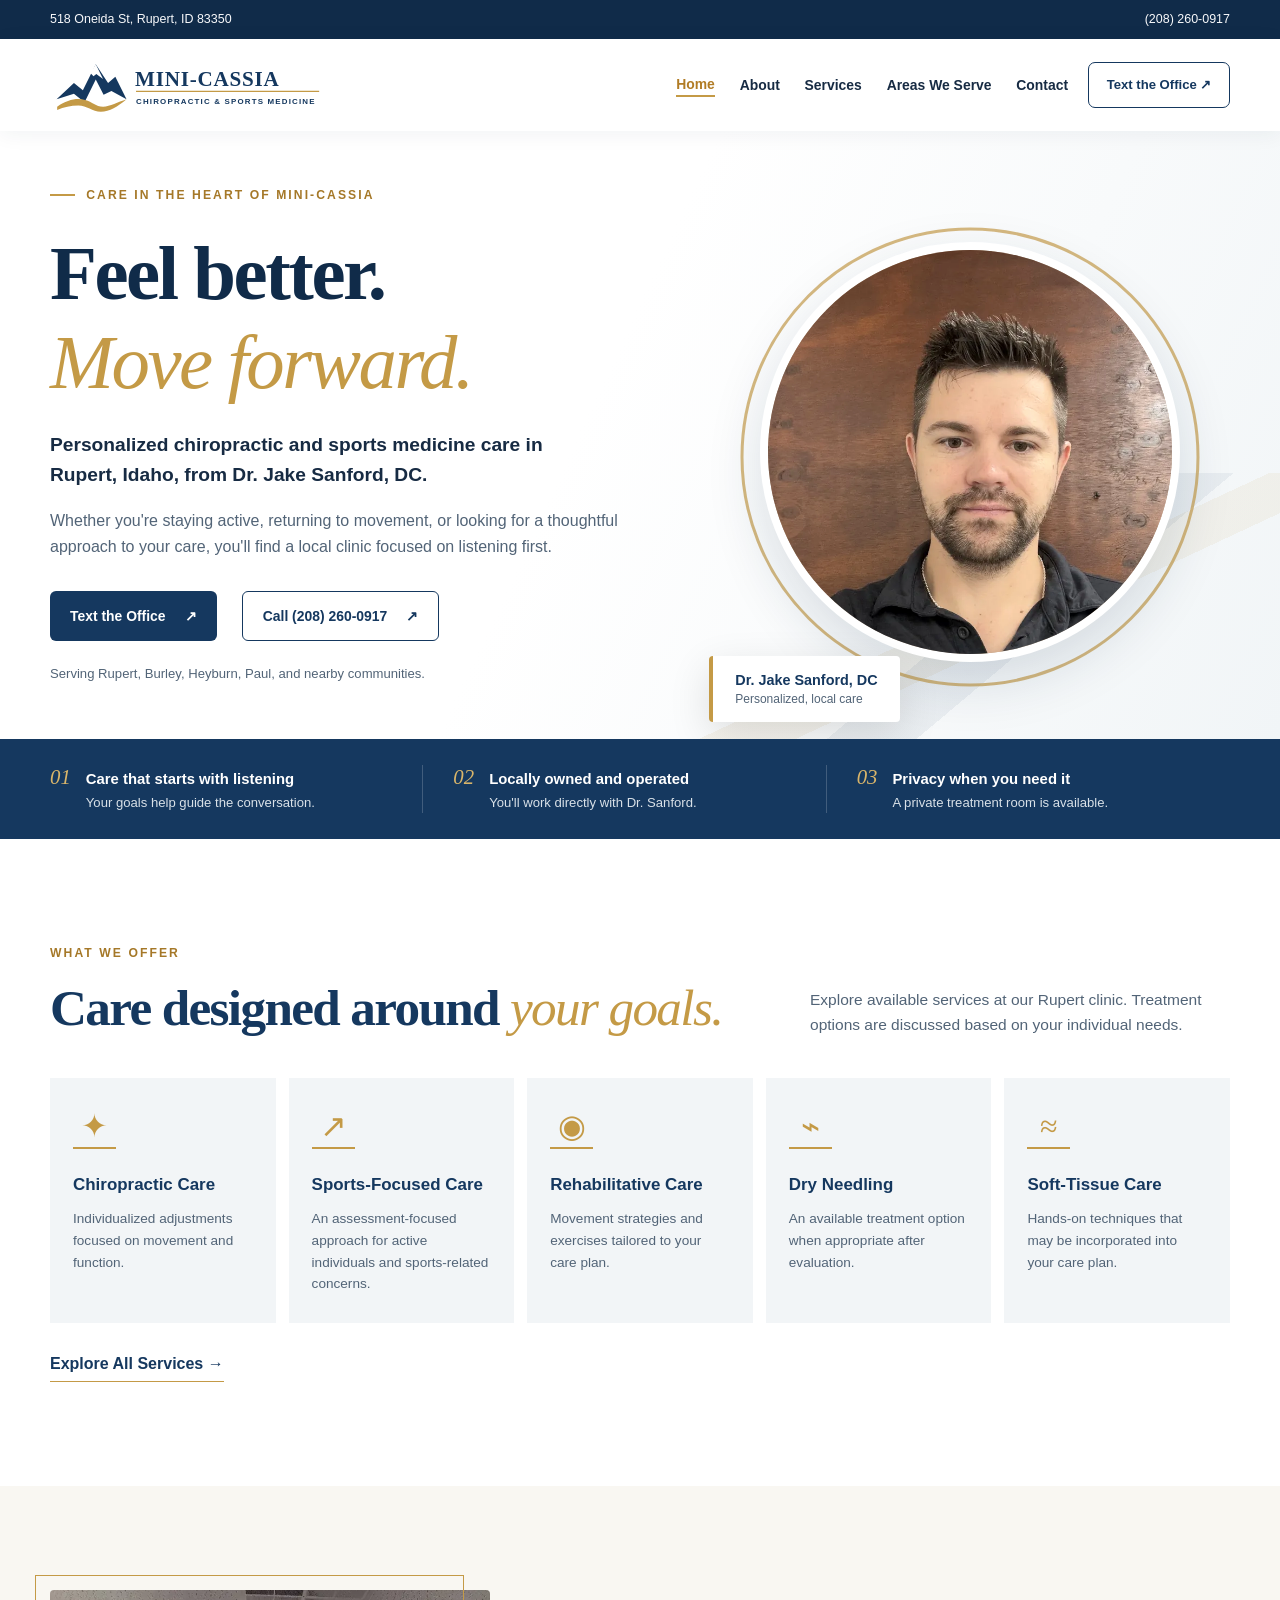
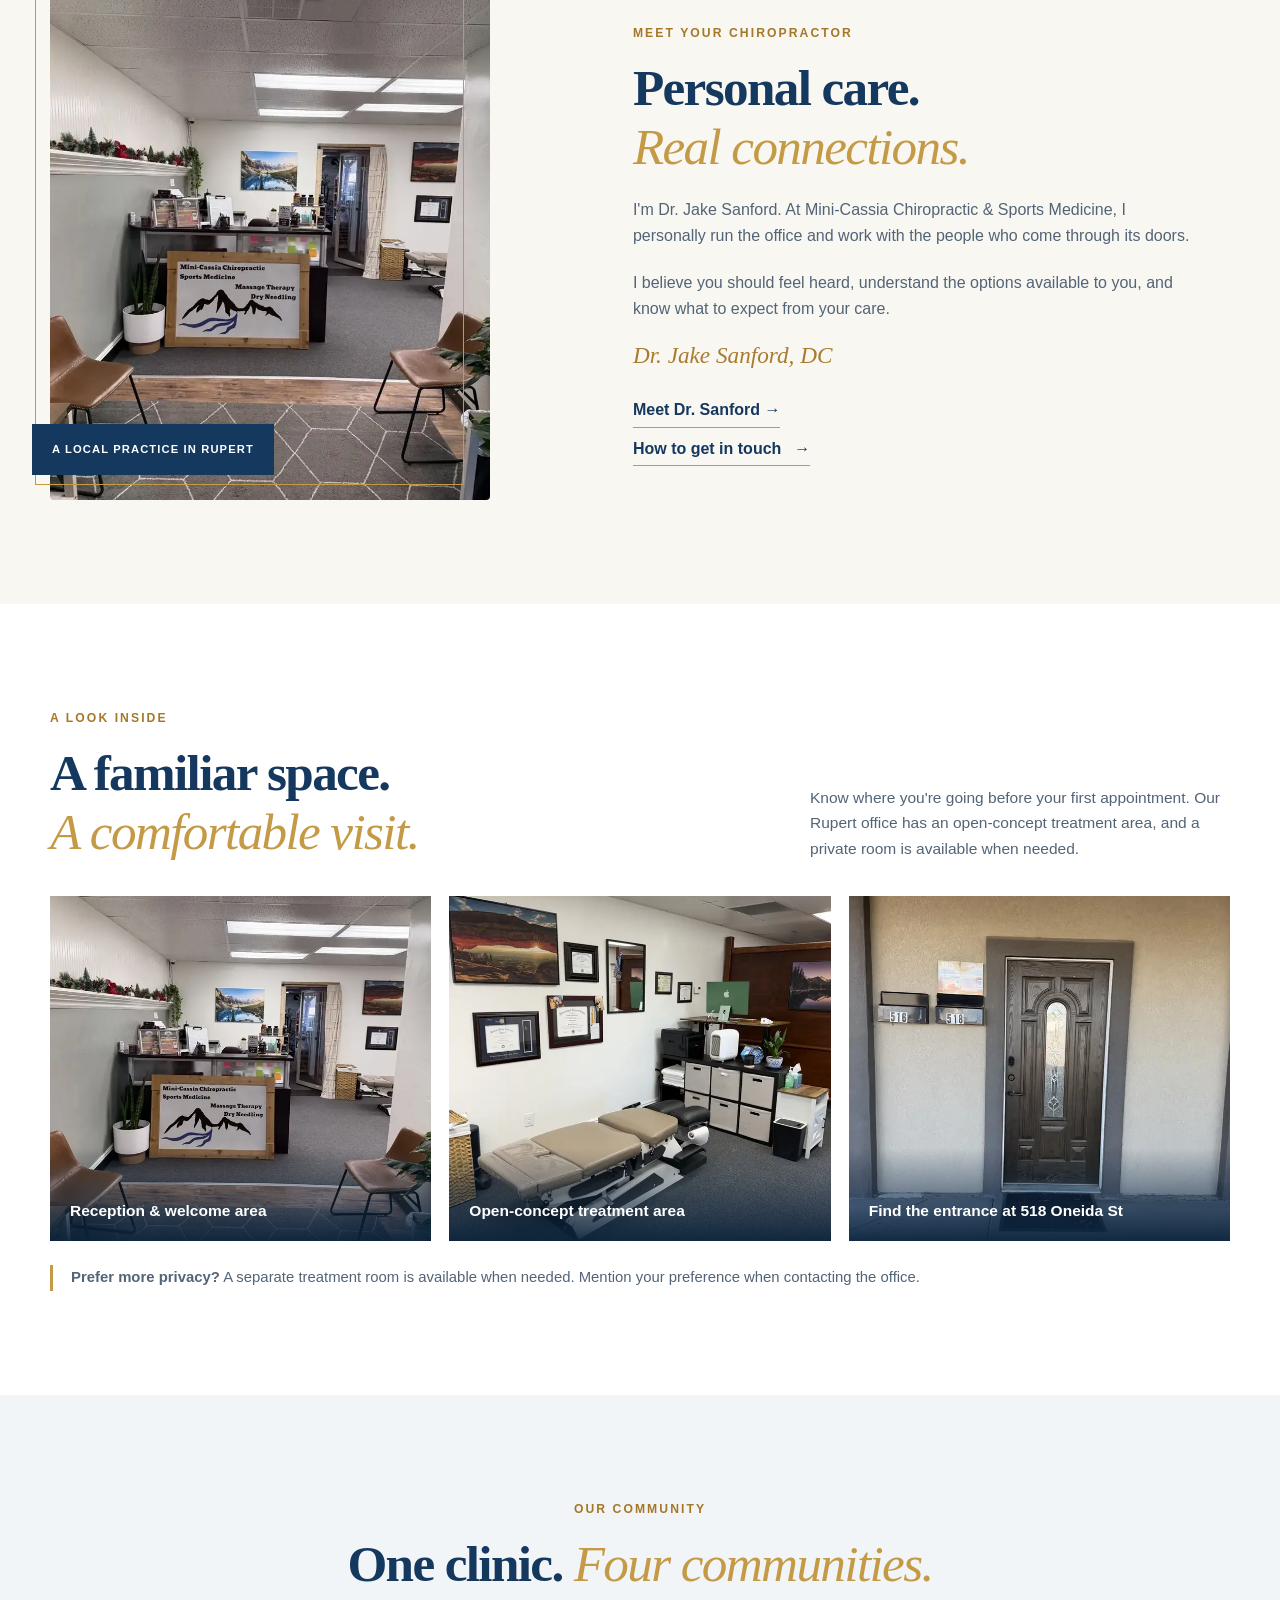
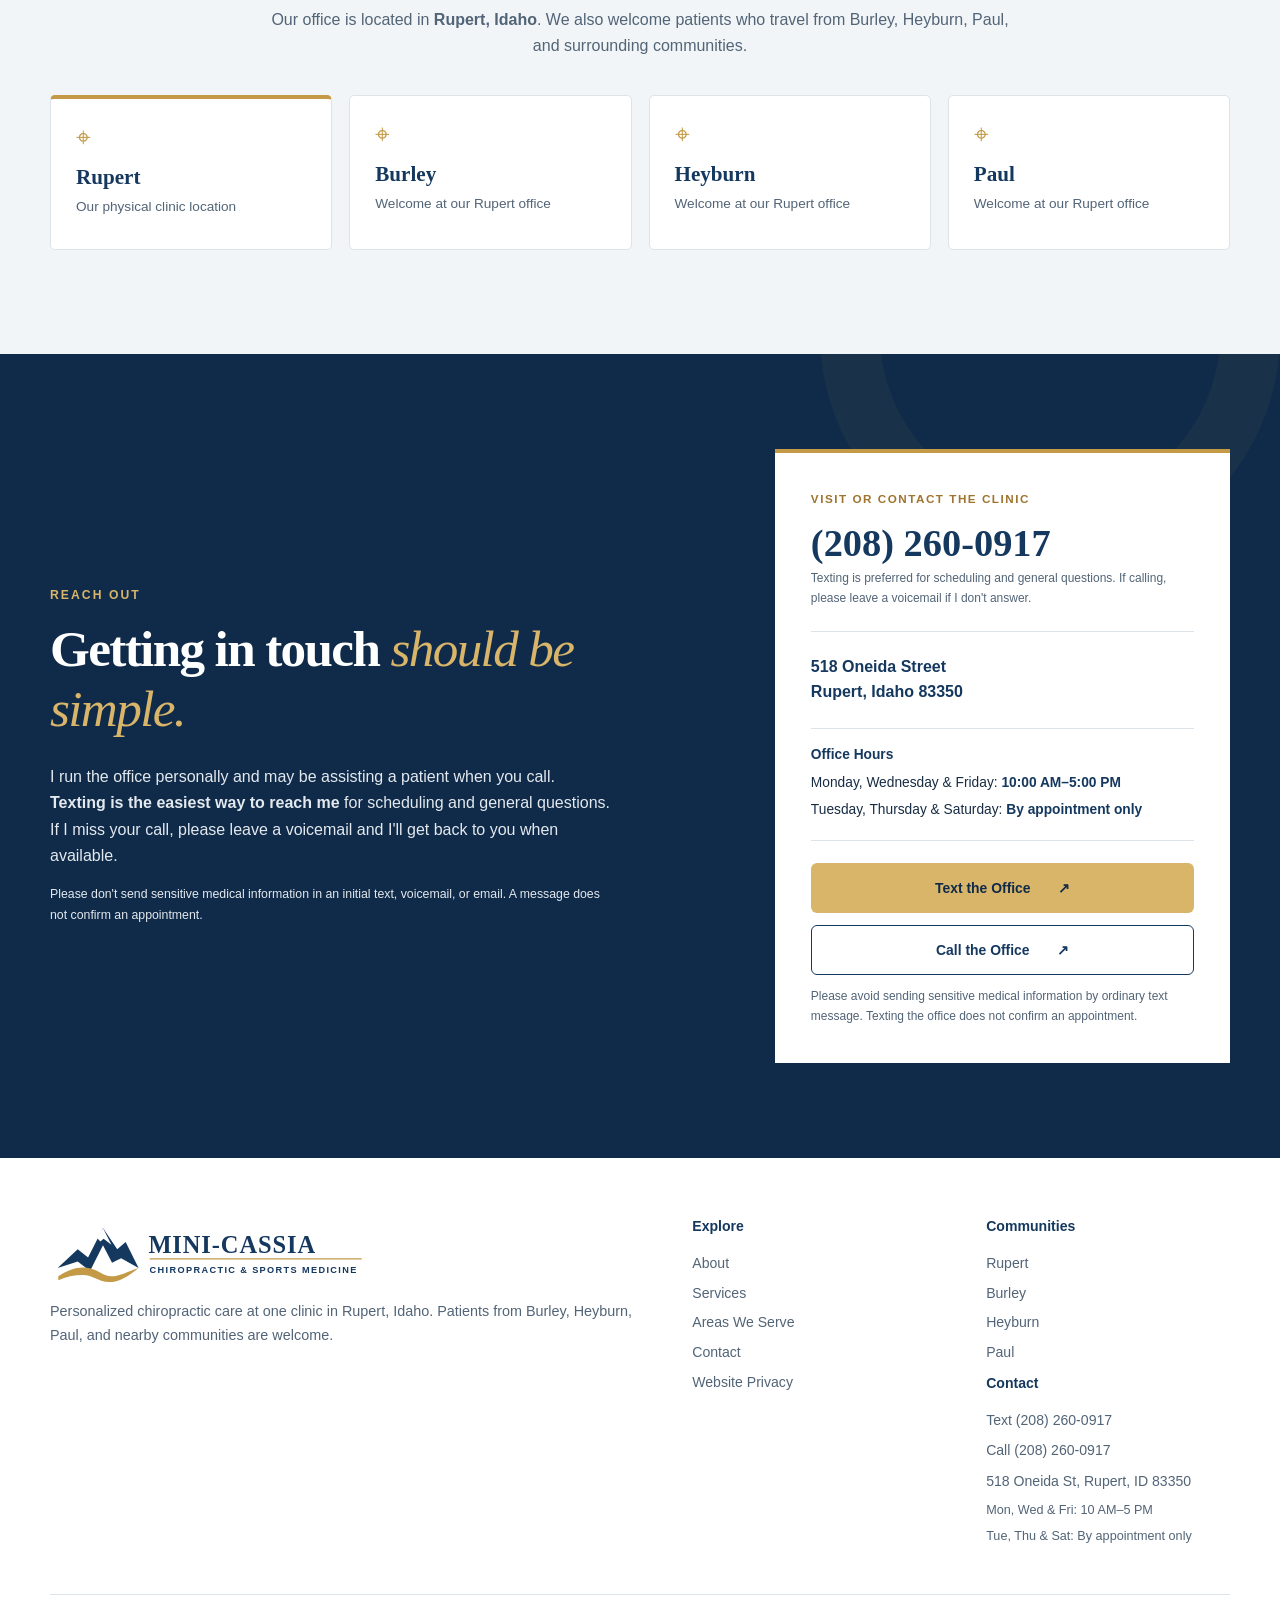
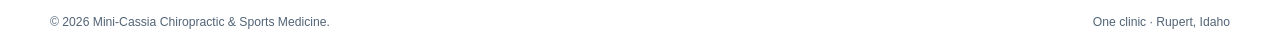
==== commit 5c5ee6bc: "Add confirmed office hours throughout redesigned clinic site" ====
--- a/index.html
+++ b/index.html
@@ -15,15 +15,7 @@
   <link rel="icon" type="image/svg+xml" href="favicon.svg">
   <title>Chiropractor in Rupert, Idaho | Mini-Cassia Chiropractic & Sports Medicine</title>
   <link rel="stylesheet" href="assets/css/site.css">
-  <script type="application/ld+json">{
-    "@context":"https://schema.org",
-    "@type":"MedicalBusiness",
-    "name":"Mini-Cassia Chiropractic & Sports Medicine",
-    "url":"https://minicassiachiropractic.com/",
-    "telephone":"+1-208-260-0917",
-    "address":{"@type":"PostalAddress","streetAddress":"518 Oneida St","addressLocality":"Rupert","addressRegion":"ID","postalCode":"83350","addressCountry":"US"},
-    "areaServed":[{"@type":"City","name":"Rupert"},{"@type":"City","name":"Burley"},{"@type":"City","name":"Heyburn"},{"@type":"City","name":"Paul"}]
-  }</script>
+  <script type="application/ld+json">{"@context":"https://schema.org","@type":"MedicalBusiness","name":"Mini-Cassia Chiropractic & Sports Medicine","url":"https://minicassiachiropractic.com/","telephone":"+1-208-260-0917","address":{"@type":"PostalAddress","streetAddress":"518 Oneida St","addressLocality":"Rupert","addressRegion":"ID","postalCode":"83350","addressCountry":"US"},"areaServed":[{"@type":"City","name":"Rupert"},{"@type":"City","name":"Burley"},{"@type":"City","name":"Heyburn"},{"@type":"City","name":"Paul"}],"openingHoursSpecification":[{"@type":"OpeningHoursSpecification","dayOfWeek":["Monday","Wednesday","Friday"],"opens":"10:00","closes":"17:00"}]}</script>
 </head>
 <body>
   <a class="skip-link" href="#main-content">Skip to main content</a>
@@ -80,12 +72,12 @@
       <p class="privacy-line"><strong>Prefer more privacy?</strong> A separate treatment room is available when needed. Mention your preference when contacting the office.</p>
     </div></section>
     <section class="section area-section" id="areas" aria-labelledby="areas-title"><div class="container"><div class="area-header"><p class="section-kicker">OUR COMMUNITY</p><h2 id="areas-title">One clinic. <em>Four communities.</em></h2><p>Our office is located in <strong>Rupert, Idaho</strong>. We also welcome patients who travel from Burley, Heyburn, Paul, and surrounding communities.</p></div><div class="area-grid"><a class="area-card primary-area" href="areas-we-serve/rupert/"><span class="location-icon" aria-hidden="true">⌖</span><h3>Rupert</h3><p>Our physical clinic location</p></a><a class="area-card" href="areas-we-serve/burley/"><span class="location-icon" aria-hidden="true">⌖</span><h3>Burley</h3><p>Welcome at our Rupert office</p></a><a class="area-card" href="areas-we-serve/heyburn/"><span class="location-icon" aria-hidden="true">⌖</span><h3>Heyburn</h3><p>Welcome at our Rupert office</p></a><a class="area-card" href="areas-we-serve/paul/"><span class="location-icon" aria-hidden="true">⌖</span><h3>Paul</h3><p>Welcome at our Rupert office</p></a></div></div></section>
-    <section class="contact-section" id="contact" aria-labelledby="contact-title"><div class="container contact-grid"><div><p class="section-kicker section-kicker-gold">REACH OUT</p><h2 id="contact-title">Getting in touch <em>should be simple.</em></h2><p>I run the office personally and may be assisting a patient when you call. <strong>Texting is the easiest way to reach me</strong> for scheduling and general questions. If I miss your call, please leave a voicemail and I'll get back to you when available.</p><p class="contact-warning">Please don't send sensitive medical information in an initial text, voicemail, or email. A message does not confirm an appointment.</p></div><div class="contact-card"><span class="contact-card-heading">VISIT OR CONTACT THE CLINIC</span><a class="phone-number" href="tel:+12082600917">(208) 260-0917</a><span class="contact-caption">Texting is preferred for scheduling and general questions. If calling, please leave a voicemail if I don't answer.</span><div class="contact-divider"></div><address>518 Oneida Street<br>Rupert, Idaho 83350</address><a class="button button-gold" href="sms:+12082600917">Text the Office <span aria-hidden="true">↗</span></a><a class="button button-outline" href="tel:+12082600917">Call the Office <span aria-hidden="true">↗</span></a><p class="contact-caption">Please avoid sending sensitive medical information by ordinary text message. Texting the office does not confirm an appointment.</p></div></div></section>
+    <section class="contact-section" id="contact" aria-labelledby="contact-title"><div class="container contact-grid"><div><p class="section-kicker section-kicker-gold">REACH OUT</p><h2 id="contact-title">Getting in touch <em>should be simple.</em></h2><p>I run the office personally and may be assisting a patient when you call. <strong>Texting is the easiest way to reach me</strong> for scheduling and general questions. If I miss your call, please leave a voicemail and I'll get back to you when available.</p><p class="contact-warning">Please don't send sensitive medical information in an initial text, voicemail, or email. A message does not confirm an appointment.</p></div><div class="contact-card"><span class="contact-card-heading">VISIT OR CONTACT THE CLINIC</span><a class="phone-number" href="tel:+12082600917">(208) 260-0917</a><span class="contact-caption">Texting is preferred for scheduling and general questions. If calling, please leave a voicemail if I don't answer.</span><div class="contact-divider"></div><address>518 Oneida Street<br>Rupert, Idaho 83350</address><div class="office-hours"><strong class="office-hours-label">Office Hours</strong><p>Monday, Wednesday &amp; Friday: <strong>10:00 AM–5:00 PM</strong></p><p>Tuesday, Thursday &amp; Saturday: <strong>By appointment only</strong></p></div><a class="button button-gold" href="sms:+12082600917">Text the Office <span aria-hidden="true">↗</span></a><a class="button button-outline" href="tel:+12082600917">Call the Office <span aria-hidden="true">↗</span></a><p class="contact-caption">Please avoid sending sensitive medical information by ordinary text message. Texting the office does not confirm an appointment.</p></div></div></section>
   </main>
   <footer class="site-footer"><div class="container footer-inner">
     <div class="footer-brand"><a href="./"><img src="assets/brand/logo-horizontal.svg" width="540" height="120" alt="Mini-Cassia Chiropractic and Sports Medicine"></a><p>Personalized chiropractic care at one clinic in Rupert, Idaho. Patients from Burley, Heyburn, Paul, and nearby communities are welcome.</p></div>
     <div class="footer-links"><strong>Explore</strong><a href="about/">About</a><a href="services/">Services</a><a href="areas-we-serve/">Areas We Serve</a><a href="contact/">Contact</a><a href="privacy/">Website Privacy</a></div>
-    <div class="footer-links"><strong>Communities</strong><a href="areas-we-serve/rupert/">Rupert</a><a href="areas-we-serve/burley/">Burley</a><a href="areas-we-serve/heyburn/">Heyburn</a><a href="areas-we-serve/paul/">Paul</a><strong>Contact</strong><a href="sms:+12082600917">Text (208) 260-0917</a><a href="tel:+12082600917">Call (208) 260-0917</a><span>518 Oneida St, Rupert, ID 83350</span></div>
+    <div class="footer-links"><strong>Communities</strong><a href="areas-we-serve/rupert/">Rupert</a><a href="areas-we-serve/burley/">Burley</a><a href="areas-we-serve/heyburn/">Heyburn</a><a href="areas-we-serve/paul/">Paul</a><strong>Contact</strong><a href="sms:+12082600917">Text (208) 260-0917</a><a href="tel:+12082600917">Call (208) 260-0917</a><span>518 Oneida St, Rupert, ID 83350</span><span class="footer-hours">Mon, Wed &amp; Fri: 10 AM–5 PM</span><span class="footer-hours">Tue, Thu &amp; Sat: By appointment only</span></div>
 </div><div class="container footer-bottom"><span>© <span id="copyright-year">2026</span> Mini-Cassia Chiropractic &amp; Sports Medicine.</span><span>One clinic · Rupert, Idaho</span></div></footer>
 
   <script src="assets/js/site.js" defer></script>
--- a/assets/css/site.css
+++ b/assets/css/site.css
@@ -84,3 +84,34 @@
 .footer-links a{line-height:1.55}
 @media(max-width:900px){.two-column,.two-column.reverse{grid-template-columns:1fr;gap:30px}.three-card-grid{grid-template-columns:repeat(2,1fr)}.content-photo{height:390px}.content-photo.portrait{max-width:570px}.page-hero{padding:65px 0}}
 @media(max-width:650px){.page-hero{padding:42px 0 44px}.page-hero h1{font-size:clamp(2.2rem,9.2vw,3.3rem)}.page-section{padding:55px 0}.three-card-grid,.two-card-grid,.city-grid{grid-template-columns:1fr}.content-photo,.content-photo.portrait{height:360px}.info-card{padding:25px}.cta-inner{flex-direction:column;align-items:flex-start}.cta-inner .contact-actions{margin-bottom:0}.faq-list details{padding:18px}.contact-actions{flex-direction:column;align-items:stretch}.contact-actions .button{justify-content:center}}
+
+/* Portrait refinement (design review): circular crop, gold halo and light on-screen image correction. */
+.hero-portrait-wrap { align-items:center; padding:36px 0 46px; }
+.portrait-card { width:min(100%,420px); height:auto; aspect-ratio:1 / 1; border-radius:50%; overflow:hidden; border:8px solid #fff; background:#bfa78d; box-shadow:0 20px 55px rgba(16,43,73,.14); flex:none; }
+.portrait-card img { height:100%; width:100%; object-fit:cover; object-position:center 24%; filter:brightness(1.045) contrast(1.025) saturate(.97); transform:scale(1.085); }
+.portrait-arc { inset:auto; width:min(calc(100% + 18px),459px); height:auto; aspect-ratio:1 / 1; border-radius:50%; top:50%; left:50%; transform:translate(-50%,-50%); border:3px solid rgba(196,154,70,.68); pointer-events:none; }
+.portrait-tag { left:0; bottom:3%; border-left:4px solid var(--gold); border-radius:4px; }
+@media (max-width:970px) {
+  .hero-portrait-wrap { min-height:495px; }
+  .portrait-card { width:min(100%,380px); height:auto; aspect-ratio:1 / 1; }
+  .portrait-arc { width:min(calc(100% + 18px),416px); }
+}
+@media (max-width:700px) {
+  .hero-portrait-wrap { min-height:430px; padding:18px 0 56px; }
+  .portrait-card { width:min(82vw,342px); height:auto; aspect-ratio:1 / 1; }
+  .portrait-arc { width:min(87vw,370px); }
+  .portrait-tag { bottom:1%; left:2%; }
+}
+@media (max-width:430px) {
+  .hero-portrait-wrap { min-height:380px; }
+  .portrait-card { width:min(78vw,300px); height:auto; aspect-ratio:1 / 1; }
+  .portrait-arc { width:min(84vw,322px); }
+  .portrait-tag { bottom:0; left:0; }
+}
+
+/* Confirmed office hours — homepage contact card, contact and Rupert pages. */
+.office-hours{margin:0 0 22px;padding:15px 0;border-top:1px solid var(--border);border-bottom:1px solid var(--border);font-size:.86rem;line-height:1.55}
+.office-hours-label{display:block;color:var(--navy);font-weight:800;margin-bottom:7px}
+.office-hours p{margin:5px 0;color:var(--ink)}
+.office-hours p strong{color:var(--navy);font-weight:700}
+.footer-hours{font-size:.79rem;line-height:1.45}
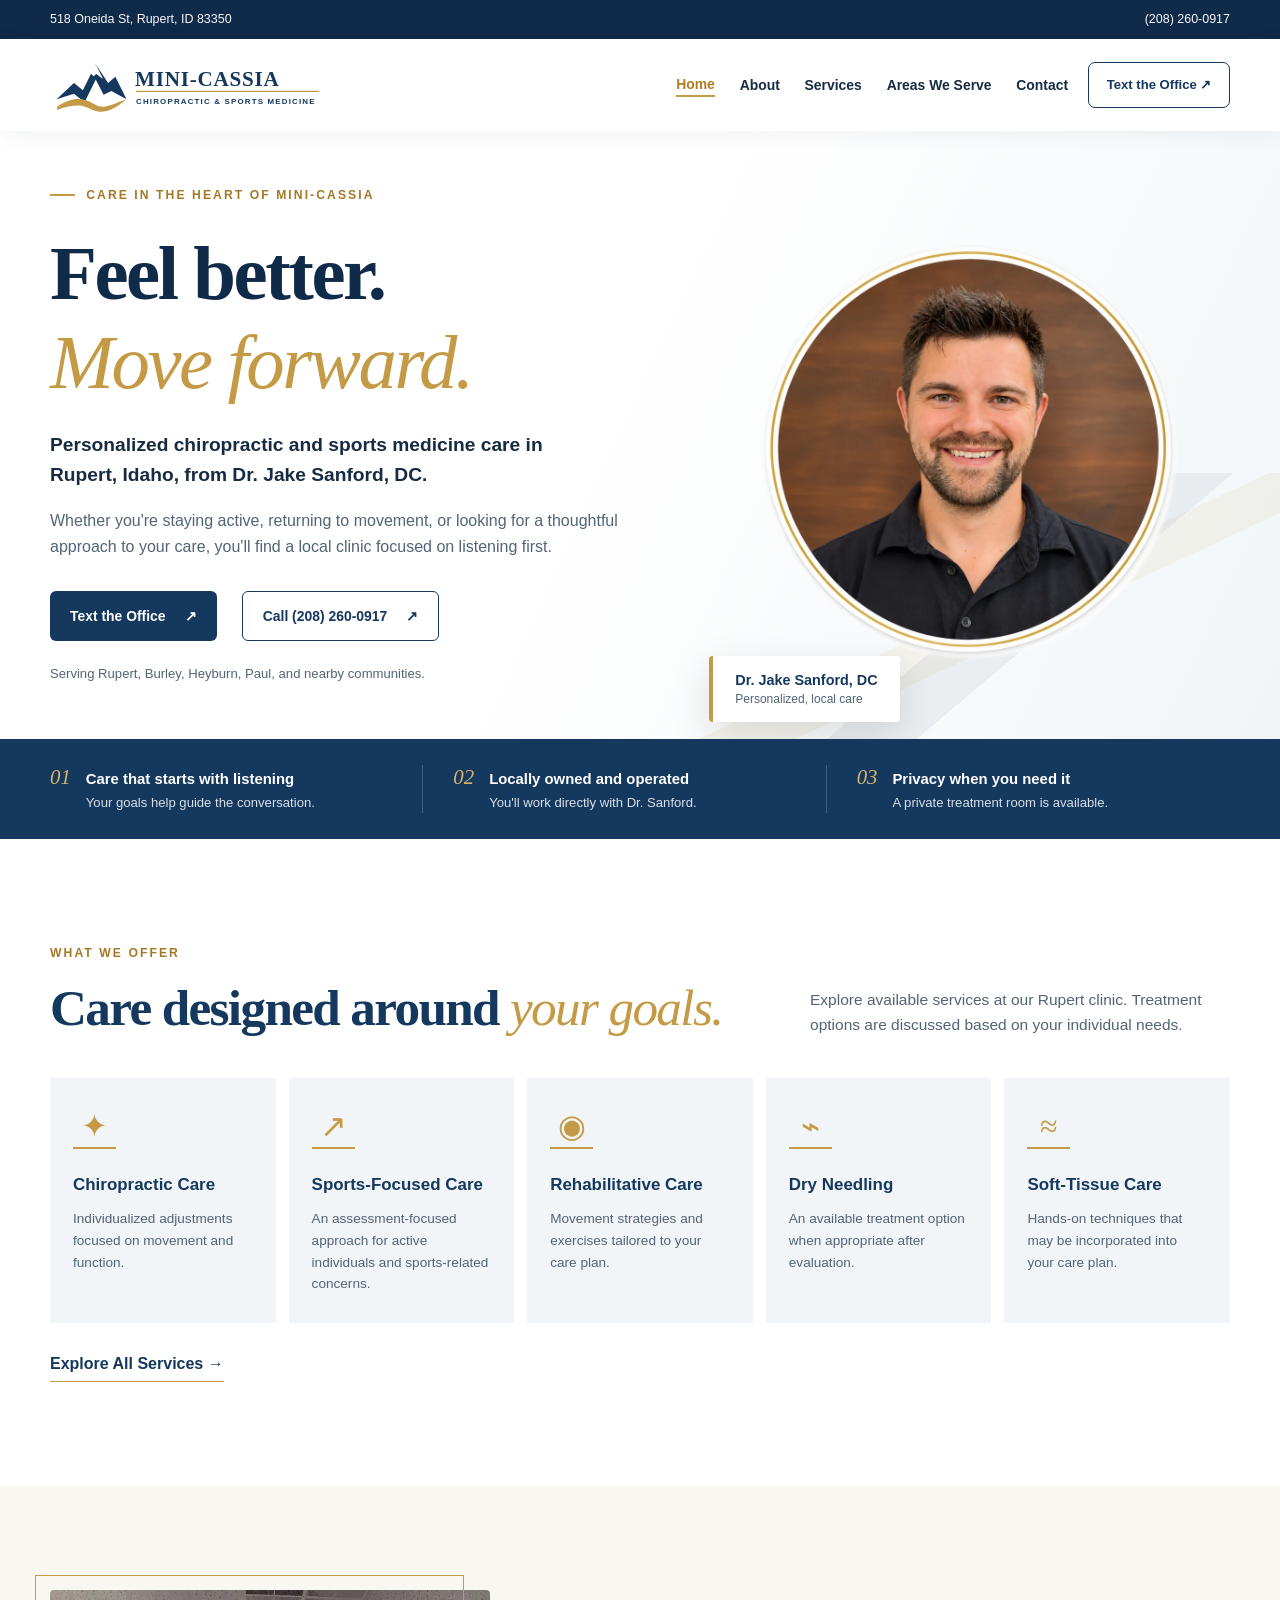
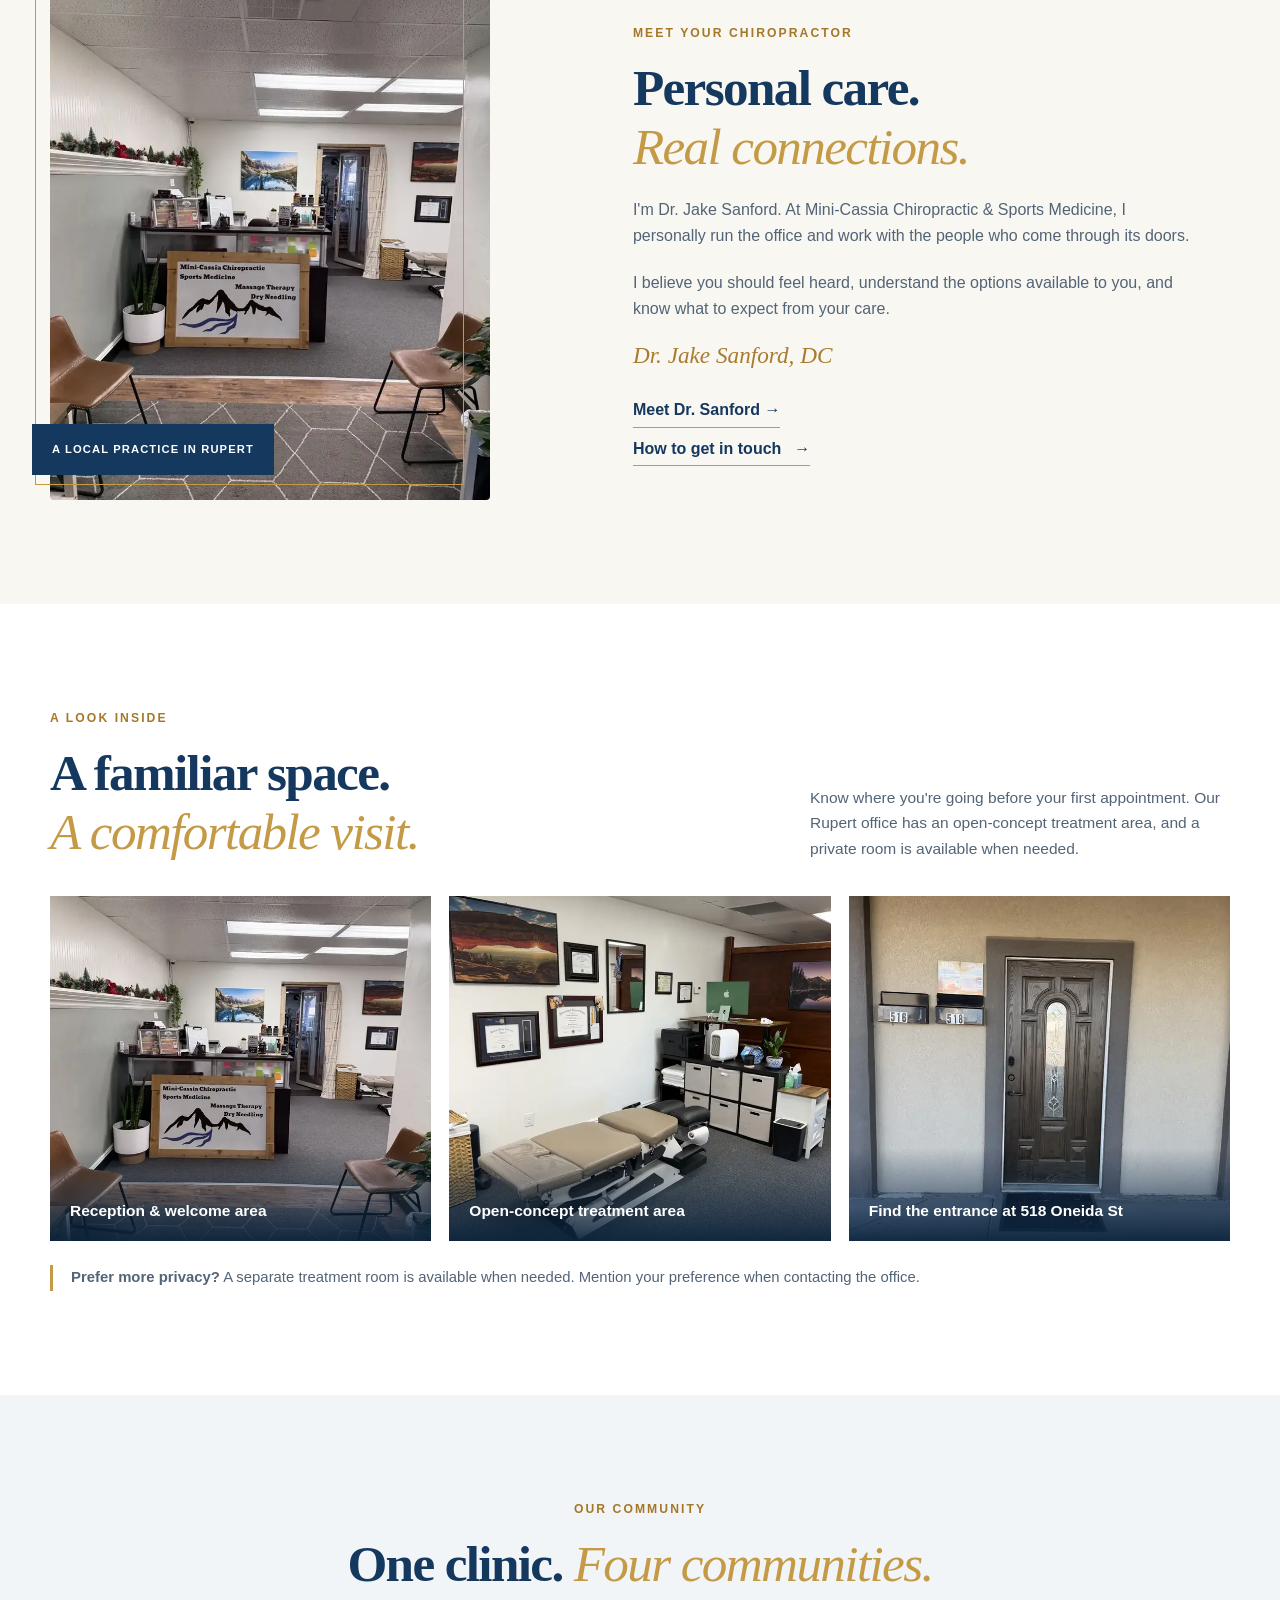
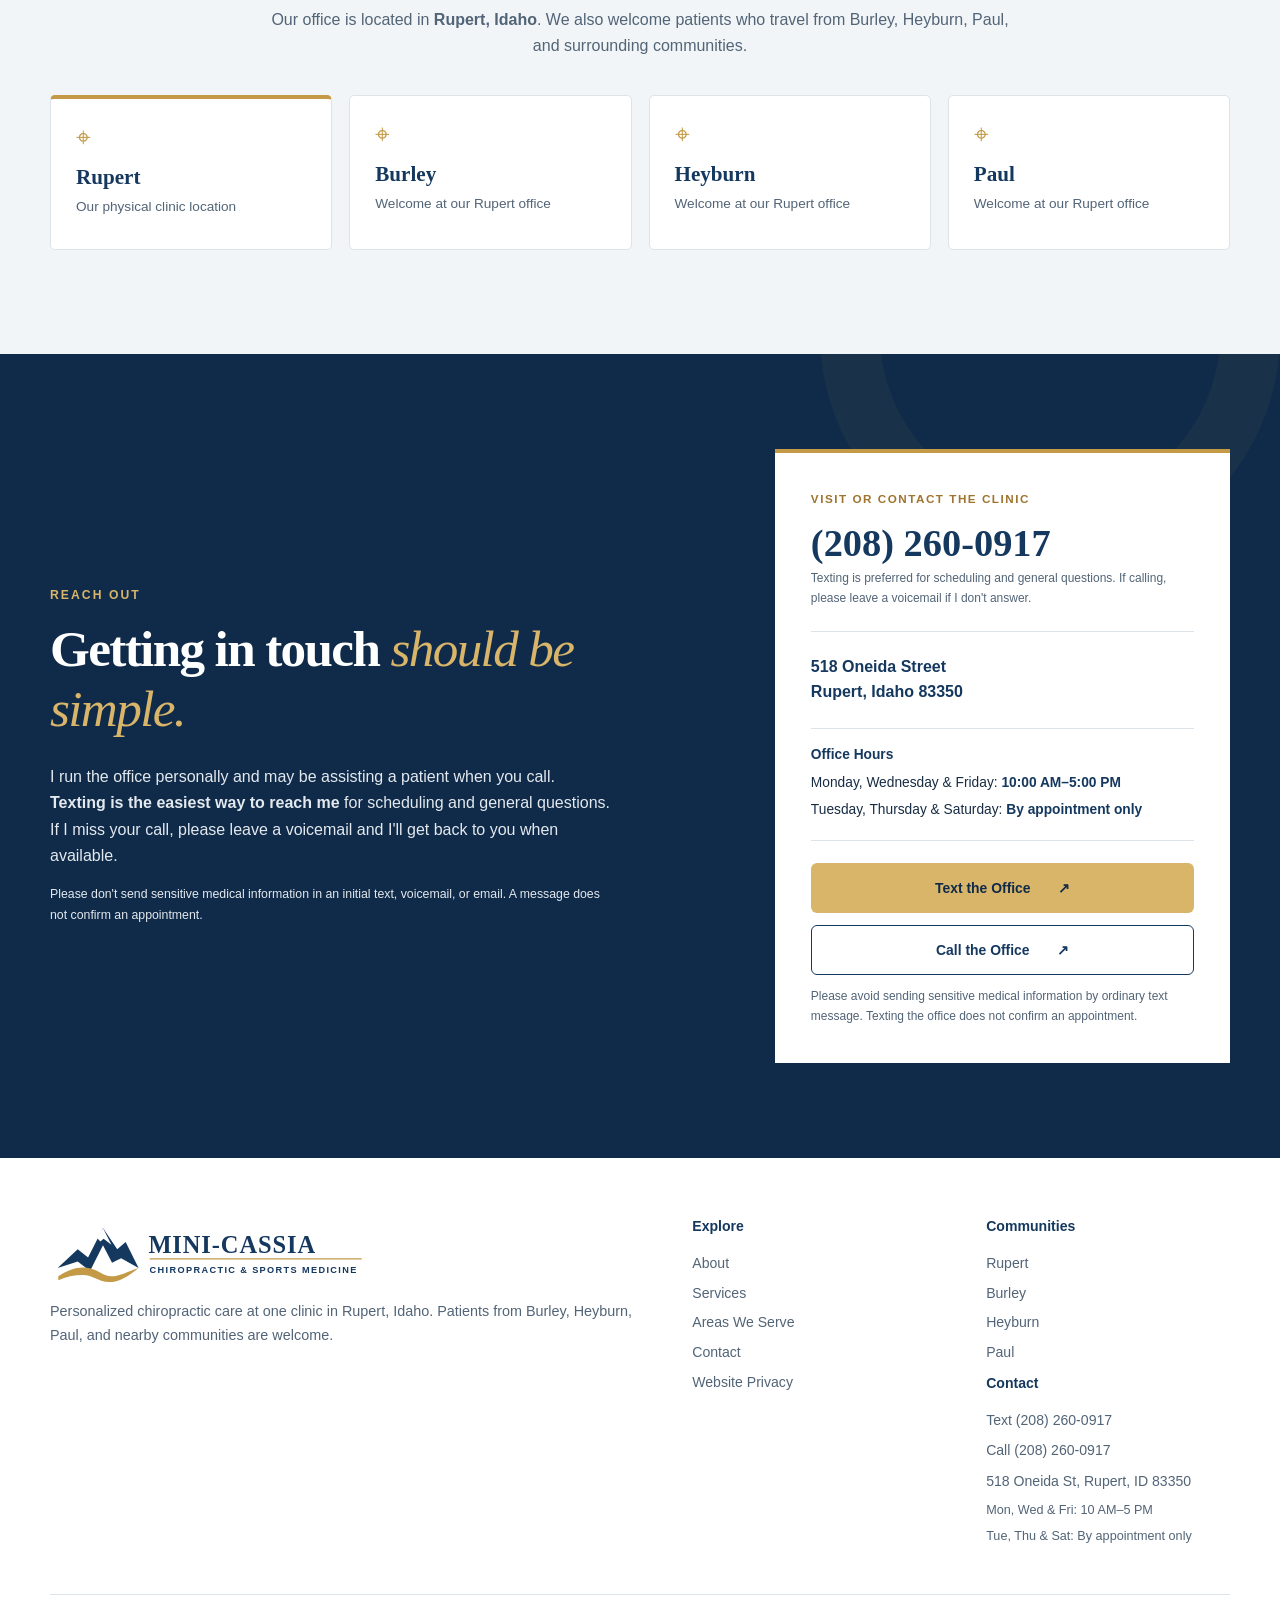
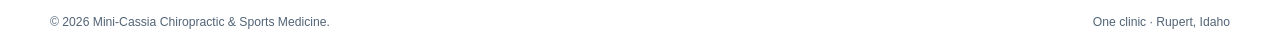
==== commit dcd1398a: "Update clinic website with approved smiling headshot" ====
--- a/index.html
+++ b/index.html
@@ -43,7 +43,7 @@
         </div>
         <div class="hero-portrait-wrap">
           <div class="portrait-arc" aria-hidden="true"></div>
-          <figure class="portrait-card"><img src="assets/images/dr-jake-sanford.webp" alt="Dr. Jake Sanford, chiropractor at Mini-Cassia Chiropractic & Sports Medicine" width="810" height="1080" fetchpriority="high"></figure>
+          <figure class="portrait-card"><img src="assets/images/dr-jake-sanford-smiling.webp" alt="Dr. Jake Sanford smiling, chiropractor at Mini-Cassia Chiropractic & Sports Medicine" width="900" height="900" fetchpriority="high"></figure>
           <div class="portrait-tag"><span class="portrait-tag-gold"></span><strong>Dr. Jake Sanford, DC</strong><small>Personalized, local care</small></div>
         </div>
       </div>
--- a/assets/css/site.css
+++ b/assets/css/site.css
@@ -115,3 +115,26 @@
 .office-hours p{margin:5px 0;color:var(--ink)}
 .office-hours p strong{color:var(--navy);font-weight:700}
 .footer-hours{font-size:.79rem;line-height:1.45}
+
+/* Interior page finishing touches: clear three-step journeys and coherent portrait styling */
+.page-detail-section{background:#fff}
+.page-detail-section.light-section{background:var(--mist)}
+.page-detail-section .page-heading-centered{max-width:800px;margin-bottom:36px}
+.page-detail-section .page-heading-centered>p:not(.small-kicker){color:var(--muted);margin-top:13px;font-size:1.02rem;line-height:1.7}
+.detail-steps{display:grid;grid-template-columns:repeat(3,minmax(0,1fr));gap:20px}
+.detail-step{position:relative;background:#fff;border:1px solid var(--border);border-top:4px solid var(--gold);border-radius:7px;padding:32px 27px 29px;box-shadow:0 8px 30px rgba(18,50,79,.035)}
+.page-detail-section:not(.light-section) .detail-step{background:var(--mist)}
+.detail-step .step-index{display:block;font-family:Georgia,serif;font-size:2.1rem;font-weight:700;line-height:1;color:var(--gold);margin-bottom:19px}
+.detail-step h3{font:700 1.3rem/1.2 Georgia,serif;color:var(--navy);margin-bottom:12px}
+.detail-step p{font-size:.94rem;line-height:1.7;color:var(--muted);margin:0}
+.detail-step a,.detail-note a{color:var(--navy);text-decoration:underline;text-decoration-color:var(--gold);text-underline-offset:3px;font-weight:700}
+.detail-note{max-width:940px;margin:27px auto 0;color:var(--muted);font-size:.92rem;line-height:1.7;text-align:center}
+.content-photo.portrait{width:min(100%,420px);height:auto;aspect-ratio:1/1;object-fit:cover;object-position:center 22%;border-radius:50%;border:9px solid #fff;outline:3px solid rgba(196,154,70,.55);box-shadow:0 17px 42px rgba(16,43,73,.15);margin-inline:auto}
+@media(max-width:800px){.detail-steps{grid-template-columns:1fr;gap:14px}.detail-step{padding:24px 24px 22px}.detail-step .step-index{font-size:1.6rem;margin-bottom:12px}.detail-step h3{margin-bottom:9px}.page-detail-section .page-heading-centered{margin-bottom:24px}}
+@media(max-width:650px){.content-photo.portrait{width:min(78vw,360px);height:auto;aspect-ratio:1/1}.page-detail-section .page-heading-centered>p:not(.small-kicker){font-size:.96rem}}
+
+/* Approved smiling headshot: its transparent WebP already contains the gold circle and soft shadow. */
+.hero-portrait-wrap .portrait-arc { display:none; }
+.hero-portrait-wrap .portrait-card { border:0; background:transparent; box-shadow:none; }
+.hero-portrait-wrap .portrait-card img { object-fit:contain; object-position:center; filter:none; transform:none; }
+.content-photo.portrait { border:0; outline:0; box-shadow:none; background:transparent; object-fit:contain; object-position:center; }
